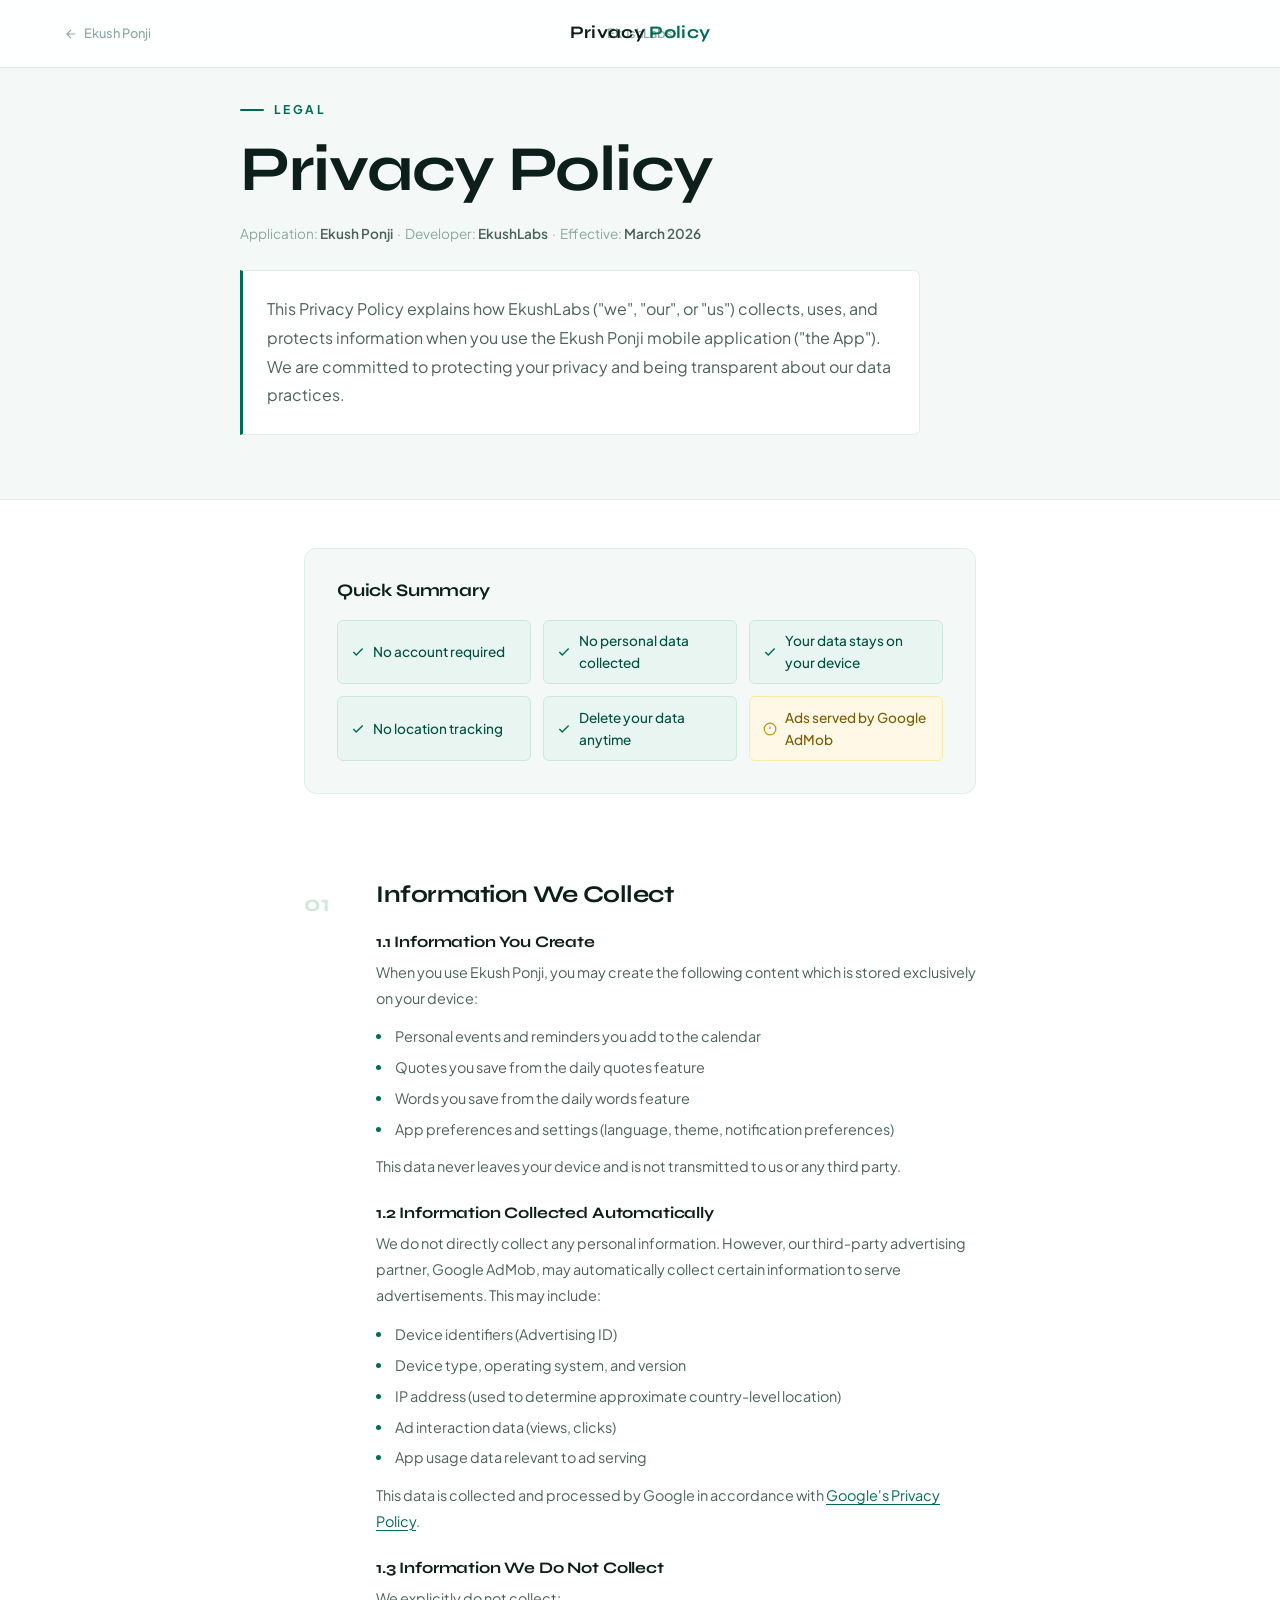
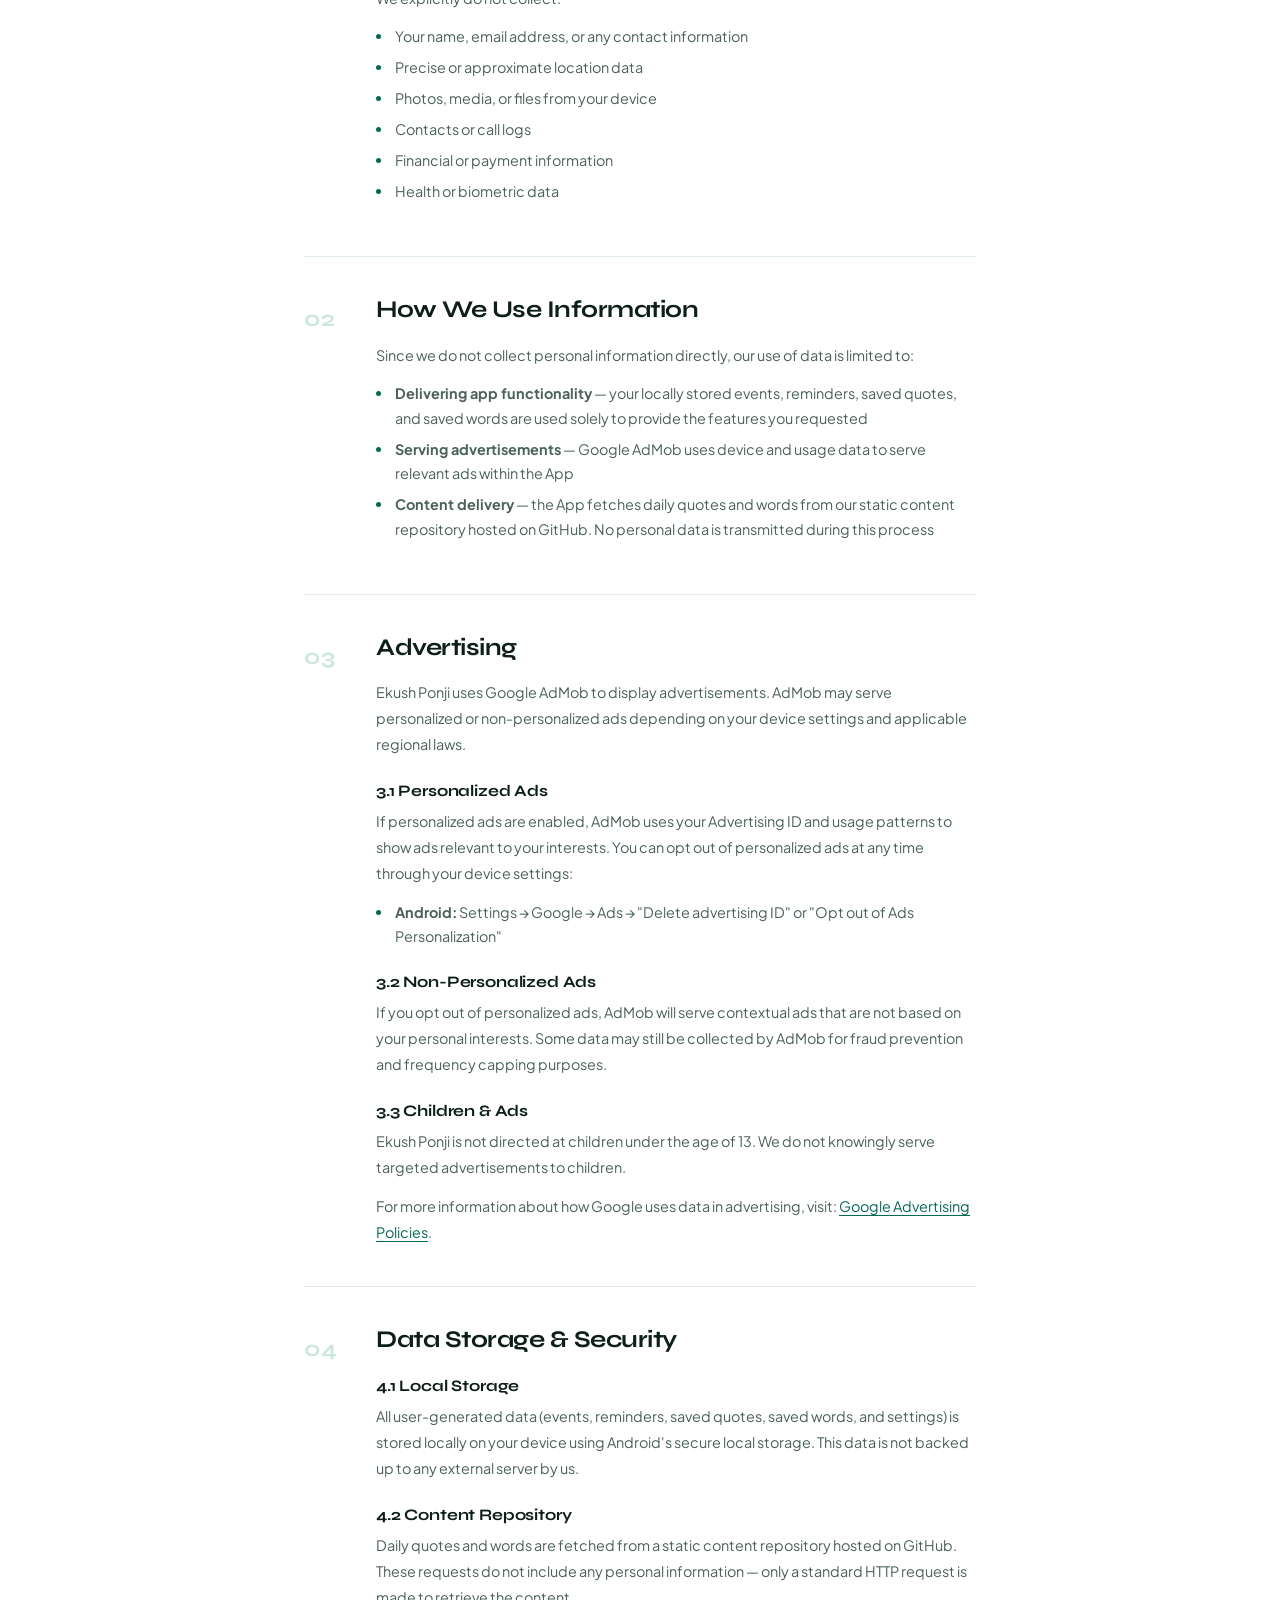
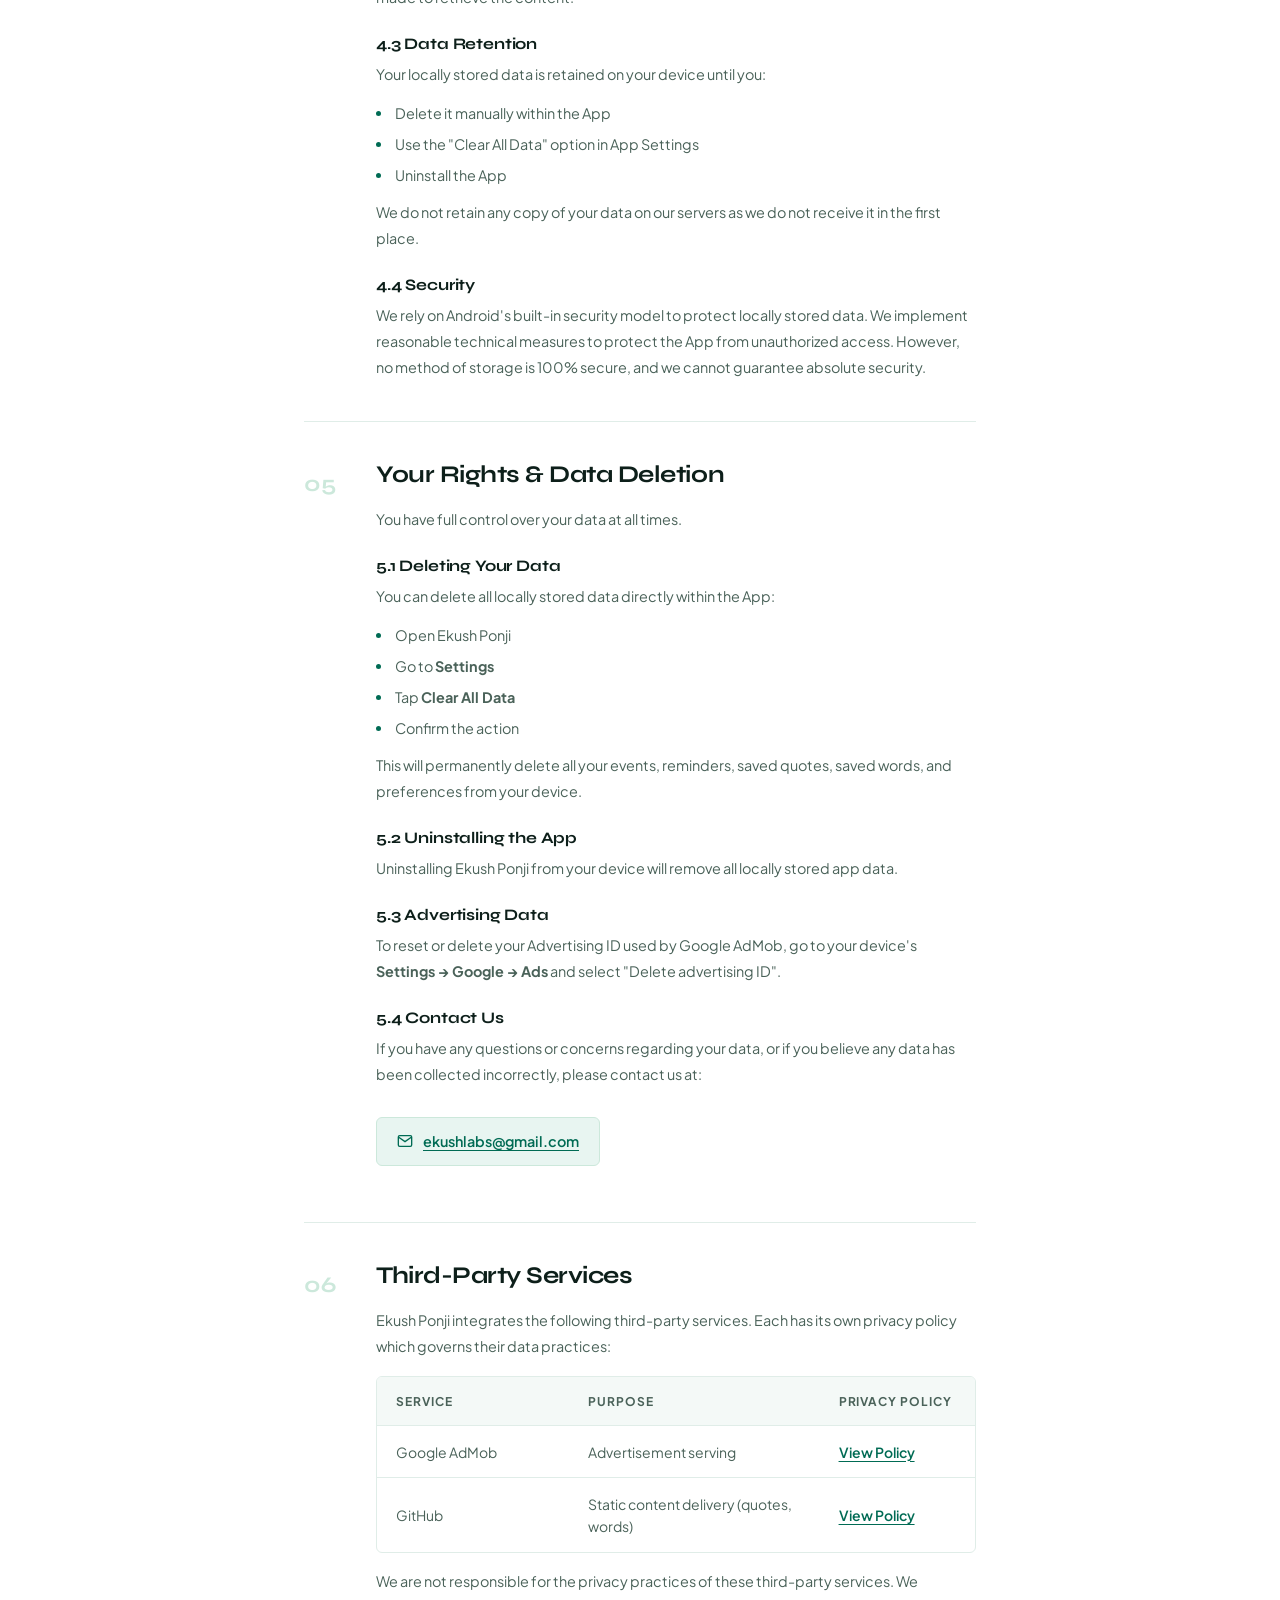
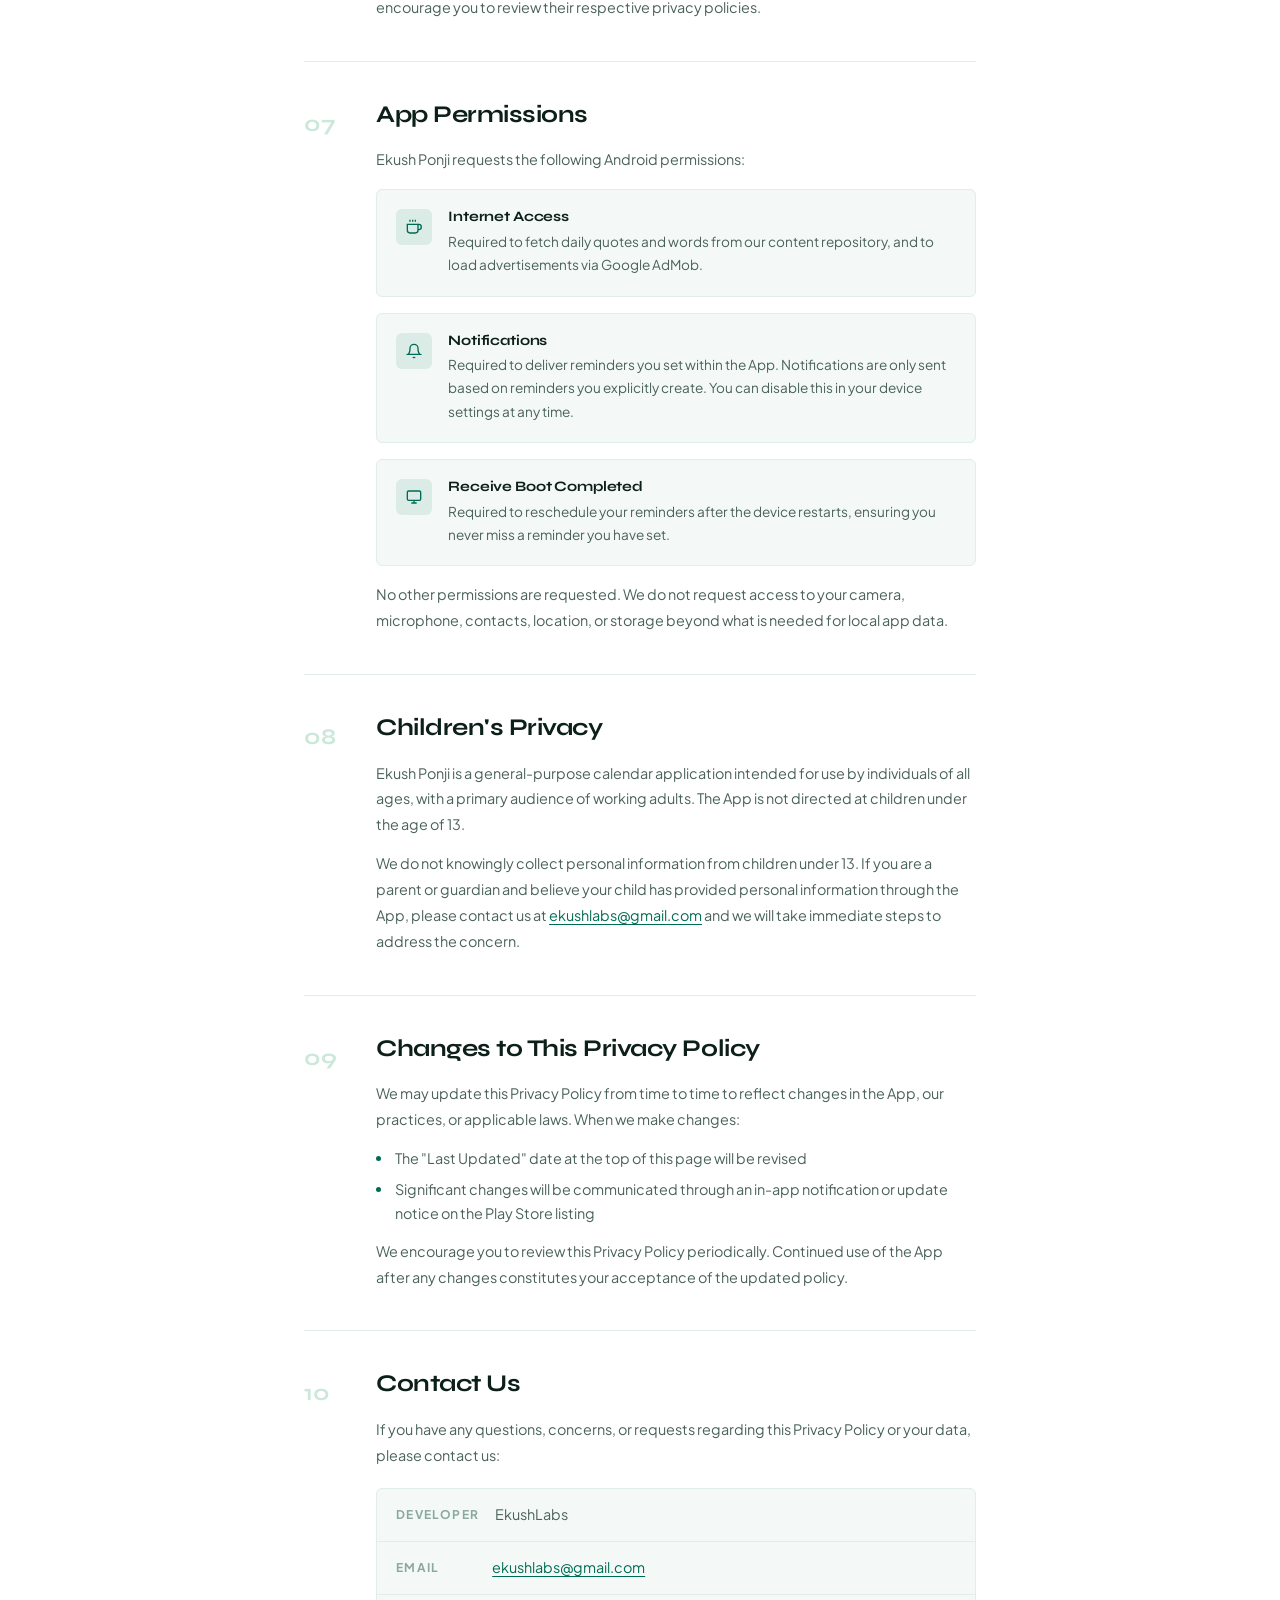
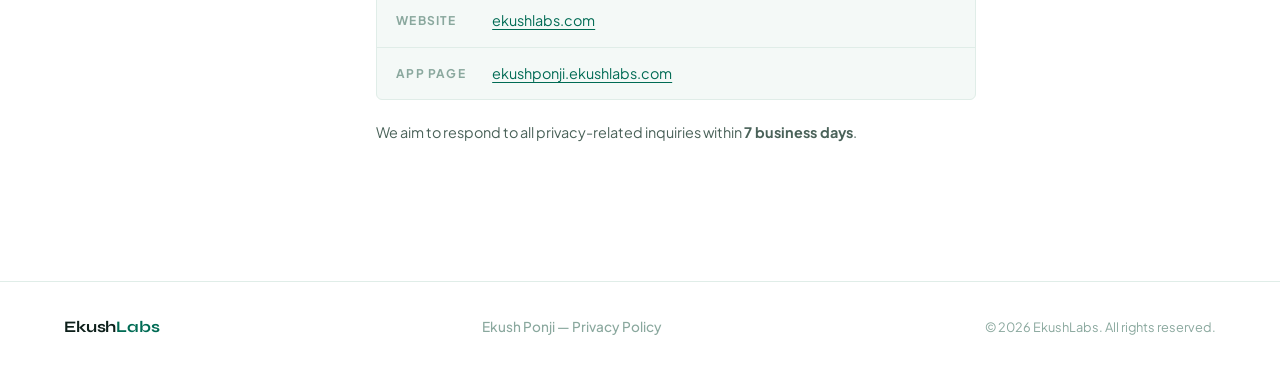
==== privacy.html @ ecdd5f24 "update" ====
<!DOCTYPE html>
<html lang="en">
<head>
  <meta charset="UTF-8" />
  <meta name="viewport" content="width=device-width, initial-scale=1.0" />

  <!-- ─── SEO ─────────────────────────────────────────────────── -->
  <title>Privacy Policy — Ekush Ponji</title>
  <meta name="description" content="Privacy Policy for Ekush Ponji, developed by EkushLabs." />
  <meta name="robots" content="index, follow" />

  <!-- ─── THEME COLOR ───────────────────────────────────────────── -->
  <meta name="theme-color" content="#006B54" />

  <!-- ─── FAVICON ──────────────────────────────────────────────── -->
  <link rel="icon" type="image/png" href="assets/icon.png" />
  <link rel="apple-touch-icon"      href="assets/icon.png" />

  <!-- ─── FONTS ────────────────────────────────────────────────── -->
  <link rel="preconnect" href="https://fonts.googleapis.com" />
  <link rel="preconnect" href="https://fonts.gstatic.com" crossorigin />
  <link href="https://fonts.googleapis.com/css2?family=Plus+Jakarta+Sans:wght@300;400;500;600;700&family=Syne:wght@700;800&display=swap" rel="stylesheet" />

  <!-- ─── STYLES ───────────────────────────────────────────────── -->
  <link rel="stylesheet" href="css/style.css" />
  <link rel="stylesheet" href="css/privacy.css" />
</head>
<body class="privacy-page">

  <!-- ─── NAVBAR ───────────────────────────────────────────────── -->
  <nav id="navbar">
    <a href="https://ekushponji.ekushlabs.com" class="nav-back">
      <svg viewBox="0 0 24 24" fill="none" stroke="currentColor" stroke-width="2" aria-hidden="true">
        <path d="M19 12H5M12 5l-7 7 7 7"/>
      </svg>
      <span>Ekush Ponji</span>
    </a>
    <a href="#" class="nav-brand">
      <span class="nav-name">Privacy <span class="accent">Policy</span></span>
    </a>
    <a href="https://ekushlabs.com" class="nav-studio">EkushLabs</a>
  </nav>

  <!-- ─── HEADER ───────────────────────────────────────────────── -->
  <header class="policy-header">
    <div class="policy-header-inner">
      <p class="section-label">Legal</p>
      <h1 class="policy-title">Privacy Policy</h1>
      <p class="policy-meta">
        Application: <strong>Ekush Ponji</strong> &nbsp;·&nbsp;
        Developer: <strong>EkushLabs</strong> &nbsp;·&nbsp;
        Effective: <strong id="effective-date"></strong>
      </p>
      <p class="policy-intro">
        This Privacy Policy explains how EkushLabs ("we", "our", or "us") collects, uses, and protects information when you use the Ekush Ponji mobile application ("the App"). We are committed to protecting your privacy and being transparent about our data practices.
      </p>
    </div>
  </header>

  <!-- ─── CONTENT ──────────────────────────────────────────────── -->
  <main class="policy-main">
    <div class="policy-container">

      <!-- Quick Summary -->
      <div class="policy-summary">
        <h2 class="summary-title">Quick Summary</h2>
        <div class="summary-grid">
          <div class="summary-item good">
            <svg viewBox="0 0 24 24" fill="none" stroke="currentColor" stroke-width="2.5"><polyline points="20 6 9 17 4 12"/></svg>
            <span>No account required</span>
          </div>
          <div class="summary-item good">
            <svg viewBox="0 0 24 24" fill="none" stroke="currentColor" stroke-width="2.5"><polyline points="20 6 9 17 4 12"/></svg>
            <span>No personal data collected</span>
          </div>
          <div class="summary-item good">
            <svg viewBox="0 0 24 24" fill="none" stroke="currentColor" stroke-width="2.5"><polyline points="20 6 9 17 4 12"/></svg>
            <span>Your data stays on your device</span>
          </div>
          <div class="summary-item good">
            <svg viewBox="0 0 24 24" fill="none" stroke="currentColor" stroke-width="2.5"><polyline points="20 6 9 17 4 12"/></svg>
            <span>No location tracking</span>
          </div>
          <div class="summary-item good">
            <svg viewBox="0 0 24 24" fill="none" stroke="currentColor" stroke-width="2.5"><polyline points="20 6 9 17 4 12"/></svg>
            <span>Delete your data anytime</span>
          </div>
          <div class="summary-item neutral">
            <svg viewBox="0 0 24 24" fill="none" stroke="currentColor" stroke-width="2"><circle cx="12" cy="12" r="10"/><line x1="12" y1="8" x2="12" y2="12"/><line x1="12" y1="16" x2="12.01" y2="16"/></svg>
            <span>Ads served by Google AdMob</span>
          </div>
        </div>
      </div>

      <!-- 1. Information We Collect -->
      <section class="policy-section">
        <div class="section-number">01</div>
        <div class="section-body">
          <h2>Information We Collect</h2>

          <h3>1.1 Information You Create</h3>
          <p>When you use Ekush Ponji, you may create the following content which is stored exclusively on your device:</p>
          <ul>
            <li>Personal events and reminders you add to the calendar</li>
            <li>Quotes you save from the daily quotes feature</li>
            <li>Words you save from the daily words feature</li>
            <li>App preferences and settings (language, theme, notification preferences)</li>
          </ul>
          <p>This data never leaves your device and is not transmitted to us or any third party.</p>

          <h3>1.2 Information Collected Automatically</h3>
          <p>We do not directly collect any personal information. However, our third-party advertising partner, Google AdMob, may automatically collect certain information to serve advertisements. This may include:</p>
          <ul>
            <li>Device identifiers (Advertising ID)</li>
            <li>Device type, operating system, and version</li>
            <li>IP address (used to determine approximate country-level location)</li>
            <li>Ad interaction data (views, clicks)</li>
            <li>App usage data relevant to ad serving</li>
          </ul>
          <p>This data is collected and processed by Google in accordance with <a href="https://policies.google.com/privacy" target="_blank" rel="noopener">Google's Privacy Policy</a>.</p>

          <h3>1.3 Information We Do Not Collect</h3>
          <p>We explicitly do not collect:</p>
          <ul>
            <li>Your name, email address, or any contact information</li>
            <li>Precise or approximate location data</li>
            <li>Photos, media, or files from your device</li>
            <li>Contacts or call logs</li>
            <li>Financial or payment information</li>
            <li>Health or biometric data</li>
          </ul>
        </div>
      </section>

      <!-- 2. How We Use Information -->
      <section class="policy-section">
        <div class="section-number">02</div>
        <div class="section-body">
          <h2>How We Use Information</h2>
          <p>Since we do not collect personal information directly, our use of data is limited to:</p>
          <ul>
            <li><strong>Delivering app functionality</strong> — your locally stored events, reminders, saved quotes, and saved words are used solely to provide the features you requested</li>
            <li><strong>Serving advertisements</strong> — Google AdMob uses device and usage data to serve relevant ads within the App</li>
            <li><strong>Content delivery</strong> — the App fetches daily quotes and words from our static content repository hosted on GitHub. No personal data is transmitted during this process</li>
          </ul>
        </div>
      </section>

      <!-- 3. Advertising -->
      <section class="policy-section">
        <div class="section-number">03</div>
        <div class="section-body">
          <h2>Advertising</h2>
          <p>Ekush Ponji uses Google AdMob to display advertisements. AdMob may serve personalized or non-personalized ads depending on your device settings and applicable regional laws.</p>

          <h3>3.1 Personalized Ads</h3>
          <p>If personalized ads are enabled, AdMob uses your Advertising ID and usage patterns to show ads relevant to your interests. You can opt out of personalized ads at any time through your device settings:</p>
          <ul>
            <li><strong>Android:</strong> Settings → Google → Ads → "Delete advertising ID" or "Opt out of Ads Personalization"</li>
          </ul>

          <h3>3.2 Non-Personalized Ads</h3>
          <p>If you opt out of personalized ads, AdMob will serve contextual ads that are not based on your personal interests. Some data may still be collected by AdMob for fraud prevention and frequency capping purposes.</p>

          <h3>3.3 Children & Ads</h3>
          <p>Ekush Ponji is not directed at children under the age of 13. We do not knowingly serve targeted advertisements to children.</p>

          <p>For more information about how Google uses data in advertising, visit: <a href="https://policies.google.com/technologies/ads" target="_blank" rel="noopener">Google Advertising Policies</a>.</p>
        </div>
      </section>

      <!-- 4. Data Storage -->
      <section class="policy-section">
        <div class="section-number">04</div>
        <div class="section-body">
          <h2>Data Storage & Security</h2>

          <h3>4.1 Local Storage</h3>
          <p>All user-generated data (events, reminders, saved quotes, saved words, and settings) is stored locally on your device using Android's secure local storage. This data is not backed up to any external server by us.</p>

          <h3>4.2 Content Repository</h3>
          <p>Daily quotes and words are fetched from a static content repository hosted on GitHub. These requests do not include any personal information — only a standard HTTP request is made to retrieve the content.</p>

          <h3>4.3 Data Retention</h3>
          <p>Your locally stored data is retained on your device until you:</p>
          <ul>
            <li>Delete it manually within the App</li>
            <li>Use the "Clear All Data" option in App Settings</li>
            <li>Uninstall the App</li>
          </ul>
          <p>We do not retain any copy of your data on our servers as we do not receive it in the first place.</p>

          <h3>4.4 Security</h3>
          <p>We rely on Android's built-in security model to protect locally stored data. We implement reasonable technical measures to protect the App from unauthorized access. However, no method of storage is 100% secure, and we cannot guarantee absolute security.</p>
        </div>
      </section>

      <!-- 5. Your Rights & Data Deletion -->
      <section class="policy-section">
        <div class="section-number">05</div>
        <div class="section-body">
          <h2>Your Rights & Data Deletion</h2>
          <p>You have full control over your data at all times.</p>

          <h3>5.1 Deleting Your Data</h3>
          <p>You can delete all locally stored data directly within the App:</p>
          <ul>
            <li>Open Ekush Ponji</li>
            <li>Go to <strong>Settings</strong></li>
            <li>Tap <strong>Clear All Data</strong></li>
            <li>Confirm the action</li>
          </ul>
          <p>This will permanently delete all your events, reminders, saved quotes, saved words, and preferences from your device.</p>

          <h3>5.2 Uninstalling the App</h3>
          <p>Uninstalling Ekush Ponji from your device will remove all locally stored app data.</p>

          <h3>5.3 Advertising Data</h3>
          <p>To reset or delete your Advertising ID used by Google AdMob, go to your device's <strong>Settings → Google → Ads</strong> and select "Delete advertising ID".</p>

          <h3>5.4 Contact Us</h3>
          <p>If you have any questions or concerns regarding your data, or if you believe any data has been collected incorrectly, please contact us at:</p>
          <div class="contact-box">
            <svg viewBox="0 0 24 24" fill="none" stroke="currentColor" stroke-width="2">
              <path d="M4 4h16c1.1 0 2 .9 2 2v12c0 1.1-.9 2-2 2H4c-1.1 0-2-.9-2-2V6c0-1.1.9-2 2-2z"/>
              <polyline points="22,6 12,13 2,6"/>
            </svg>
            <a href="mailto:ekushlabs@gmail.com">ekushlabs@gmail.com</a>
          </div>
        </div>
      </section>

      <!-- 6. Third-Party Services -->
      <section class="policy-section">
        <div class="section-number">06</div>
        <div class="section-body">
          <h2>Third-Party Services</h2>
          <p>Ekush Ponji integrates the following third-party services. Each has its own privacy policy which governs their data practices:</p>

          <div class="third-party-table">
            <div class="tp-row tp-header">
              <span>Service</span>
              <span>Purpose</span>
              <span>Privacy Policy</span>
            </div>
            <div class="tp-row">
              <span>Google AdMob</span>
              <span>Advertisement serving</span>
              <a href="https://policies.google.com/privacy" target="_blank" rel="noopener">View Policy</a>
            </div>
            <div class="tp-row">
              <span>GitHub</span>
              <span>Static content delivery (quotes, words)</span>
              <a href="https://docs.github.com/en/site-policy/privacy-policies/github-privacy-statement" target="_blank" rel="noopener">View Policy</a>
            </div>
          </div>

          <p>We are not responsible for the privacy practices of these third-party services. We encourage you to review their respective privacy policies.</p>
        </div>
      </section>

      <!-- 7. Permissions -->
      <section class="policy-section">
        <div class="section-number">07</div>
        <div class="section-body">
          <h2>App Permissions</h2>
          <p>Ekush Ponji requests the following Android permissions:</p>

          <div class="permissions-list">
            <div class="permission-item">
              <div class="permission-icon">
                <svg viewBox="0 0 24 24" fill="none" stroke="currentColor" stroke-width="2">
                  <path d="M18 8h1a4 4 0 0 1 0 8h-1"/>
                  <path d="M2 8h16v9a4 4 0 0 1-4 4H6a4 4 0 0 1-4-4V8z"/>
                  <line x1="6" y1="1" x2="6" y2="4"/>
                  <line x1="10" y1="1" x2="10" y2="4"/>
                  <line x1="14" y1="1" x2="14" y2="4"/>
                </svg>
              </div>
              <div class="permission-text">
                <h4>Internet Access</h4>
                <p>Required to fetch daily quotes and words from our content repository, and to load advertisements via Google AdMob.</p>
              </div>
            </div>

            <div class="permission-item">
              <div class="permission-icon">
                <svg viewBox="0 0 24 24" fill="none" stroke="currentColor" stroke-width="2">
                  <path d="M18 8A6 6 0 0 0 6 8c0 7-3 9-3 9h18s-3-2-3-9"/>
                  <path d="M13.73 21a2 2 0 0 1-3.46 0"/>
                </svg>
              </div>
              <div class="permission-text">
                <h4>Notifications</h4>
                <p>Required to deliver reminders you set within the App. Notifications are only sent based on reminders you explicitly create. You can disable this in your device settings at any time.</p>
              </div>
            </div>

            <div class="permission-item">
              <div class="permission-icon">
                <svg viewBox="0 0 24 24" fill="none" stroke="currentColor" stroke-width="2">
                  <rect x="2" y="3" width="20" height="14" rx="2"/>
                  <path d="M8 21h8M12 17v4"/>
                </svg>
              </div>
              <div class="permission-text">
                <h4>Receive Boot Completed</h4>
                <p>Required to reschedule your reminders after the device restarts, ensuring you never miss a reminder you have set.</p>
              </div>
            </div>
          </div>

          <p>No other permissions are requested. We do not request access to your camera, microphone, contacts, location, or storage beyond what is needed for local app data.</p>
        </div>
      </section>

      <!-- 8. Children's Privacy -->
      <section class="policy-section">
        <div class="section-number">08</div>
        <div class="section-body">
          <h2>Children's Privacy</h2>
          <p>Ekush Ponji is a general-purpose calendar application intended for use by individuals of all ages, with a primary audience of working adults. The App is not directed at children under the age of 13.</p>
          <p>We do not knowingly collect personal information from children under 13. If you are a parent or guardian and believe your child has provided personal information through the App, please contact us at <a href="mailto:ekushlabs@gmail.com">ekushlabs@gmail.com</a> and we will take immediate steps to address the concern.</p>
        </div>
      </section>

      <!-- 9. Changes to Policy -->
      <section class="policy-section">
        <div class="section-number">09</div>
        <div class="section-body">
          <h2>Changes to This Privacy Policy</h2>
          <p>We may update this Privacy Policy from time to time to reflect changes in the App, our practices, or applicable laws. When we make changes:</p>
          <ul>
            <li>The "Last Updated" date at the top of this page will be revised</li>
            <li>Significant changes will be communicated through an in-app notification or update notice on the Play Store listing</li>
          </ul>
          <p>We encourage you to review this Privacy Policy periodically. Continued use of the App after any changes constitutes your acceptance of the updated policy.</p>
        </div>
      </section>

      <!-- 10. Contact -->
      <section class="policy-section">
        <div class="section-number">10</div>
        <div class="section-body">
          <h2>Contact Us</h2>
          <p>If you have any questions, concerns, or requests regarding this Privacy Policy or your data, please contact us:</p>
          <div class="contact-block">
            <div class="contact-row">
              <span class="contact-label">Developer</span>
              <span class="contact-value">EkushLabs</span>
            </div>
            <div class="contact-row">
              <span class="contact-label">Email</span>
              <a href="mailto:ekushlabs@gmail.com" class="contact-value contact-link">ekushlabs@gmail.com</a>
            </div>
            <div class="contact-row">
              <span class="contact-label">Website</span>
              <a href="https://ekushlabs.com" class="contact-value contact-link" target="_blank" rel="noopener">ekushlabs.com</a>
            </div>
            <div class="contact-row">
              <span class="contact-label">App Page</span>
              <a href="https://ekushponji.ekushlabs.com" class="contact-value contact-link" target="_blank" rel="noopener">ekushponji.ekushlabs.com</a>
            </div>
          </div>
          <p>We aim to respond to all privacy-related inquiries within <strong>7 business days</strong>.</p>
        </div>
      </section>

    </div>
  </main>

  <!-- ─── FOOTER ────────────────────────────────────────────────── -->
  <footer id="footer">
    <a href="https://ekushlabs.com" class="footer-brand">
      <span class="footer-name">Ekush<span class="accent">Labs</span></span>
    </a>
    <span class="footer-app">Ekush Ponji — Privacy Policy</span>
    <span class="footer-copy">© <span id="footer-year"></span> EkushLabs. All rights reserved.</span>
  </footer>

  <!-- ─── SCRIPTS ───────────────────────────────────────────────── -->
  <script src="js/main.js" defer></script>
  <script>
    // Set effective date
    document.getElementById('effective-date').textContent = 'March 2026';
  </script>

</body>
</html>
---- css/style.css ----
/* ============================================================
   Ekush Ponji — style.css
   Structure:
   1.  Variables
   2.  Reset
   3.  Typography
   4.  Layout Helpers
   5.  Navbar
   6.  Hero
   7.  Section Commons
   8.  Features Section
   9.  Screenshots Section
   10. Download Section
   11. Privacy Section
   12. Support Section
   13. Footer
   14. Animations & Reveal
   15. Responsive
============================================================ */


/* ─── 1. VARIABLES ──────────────────────────────────────────── */
:root {
  /* Brand Colors — pulled from app theme */
  --green:          #006B54;
  --green-dark:     #00513F;
  --green-light:    #E8F5F1;
  --green-mid:      #CCE8DB;
  --green-dim:      rgba(0, 107, 84, 0.1);
  --green-glow:     rgba(0, 107, 84, 0.25);

  /* Neutrals */
  --white:          #FFFFFF;
  --off-white:      #FAFCFB;
  --surface:        #F4F9F7;
  --border:         #E0EDE8;
  --text-primary:   #0D1F1A;
  --text-secondary: #4A6259;
  --text-muted:     #8AA89E;

  /* Typography */
  --font-display:   'Syne', sans-serif;
  --font-body:      'Plus Jakarta Sans', sans-serif;

  /* Misc */
  --radius-sm:      6px;
  --radius:         12px;
  --radius-lg:      20px;
  --transition:     0.3s cubic-bezier(0.4, 0, 0.2, 1);
  --shadow-sm:      0 2px 8px rgba(0, 107, 84, 0.08);
  --shadow:         0 8px 32px rgba(0, 107, 84, 0.12);
  --shadow-lg:      0 24px 64px rgba(0, 107, 84, 0.16);
}


/* ─── 2. RESET ──────────────────────────────────────────────── */
*,
*::before,
*::after {
  box-sizing: border-box;
  margin: 0;
  padding: 0;
}

html {
  scroll-behavior: smooth;
}

body {
  background: var(--white);
  color: var(--text-primary);
  font-family: var(--font-body);
  font-weight: 400;
  line-height: 1.6;
  overflow-x: hidden;
}

img {
  display: block;
  max-width: 100%;
}

a {
  color: inherit;
  text-decoration: none;
}

ul {
  list-style: none;
}


/* ─── 3. TYPOGRAPHY ─────────────────────────────────────────── */
h1, h2, h3, h4 {
  font-family: var(--font-display);
  font-weight: 700;
  line-height: 1.1;
}


/* ─── 4. LAYOUT HELPERS ─────────────────────────────────────── */
.accent {
  color: var(--green);
}

.center {
  text-align: center;
  justify-content: center;
}

.center::before {
  display: none !important;
}


/* ─── 5. NAVBAR ─────────────────────────────────────────────── */
#navbar {
  position: fixed;
  top: 0;
  left: 0;
  right: 0;
  z-index: 100;
  display: flex;
  align-items: center;
  justify-content: space-between;
  padding: 0 5vw;
  height: 68px;
  background: rgba(255, 255, 255, 0.9);
  backdrop-filter: blur(16px);
  border-bottom: 1px solid var(--border);
  transition: box-shadow var(--transition);
}

#navbar.scrolled {
  box-shadow: var(--shadow-sm);
}

.nav-back {
  display: flex;
  align-items: center;
  gap: 6px;
  font-family: var(--font-body);
  font-size: 0.8rem;
  font-weight: 500;
  color: var(--text-muted);
  transition: color var(--transition);
}

.nav-back svg {
  width: 14px;
  height: 14px;
  stroke: currentColor;
}

.nav-back:hover {
  color: var(--green);
}

.nav-brand {
  position: absolute;
  left: 50%;
  transform: translateX(-50%);
}

.nav-name {
  font-family: var(--font-display);
  font-size: 1.1rem;
  font-weight: 700;
  letter-spacing: 0.02em;
  color: var(--text-primary);
}

.nav-links {
  display: flex;
  align-items: center;
  gap: 1.8rem;
}

.nav-links a {
  font-size: 0.85rem;
  font-weight: 500;
  color: var(--text-secondary);
  transition: color var(--transition);
}

.nav-links a:hover {
  color: var(--green);
}


/* ─── 6. HERO ───────────────────────────────────────────────── */
#hero {
  min-height: 100vh;
  display: grid;
  grid-template-columns: 1fr 1fr;
  align-items: center;
  gap: 4rem;
  padding: 100px 5vw 60px;
  background: var(--off-white);
  position: relative;
  overflow: hidden;
}

.hero-bg-shape {
  position: absolute;
  top: -200px;
  right: -200px;
  width: 600px;
  height: 600px;
  background: radial-gradient(ellipse, var(--green-mid) 0%, transparent 70%);
  pointer-events: none;
  opacity: 0.5;
}

.hero-bg-shape-2 {
  position: absolute;
  bottom: -100px;
  left: -100px;
  width: 400px;
  height: 400px;
  background: radial-gradient(ellipse, var(--green-light) 0%, transparent 70%);
  pointer-events: none;
}

.hero-content {
  position: relative;
  z-index: 1;
  animation: fadeUp 0.8s ease both;
}

.hero-badge {
  display: inline-flex;
  align-items: center;
  gap: 8px;
  font-size: 0.78rem;
  font-weight: 600;
  color: var(--green);
  background: var(--green-light);
  border: 1px solid var(--green-mid);
  padding: 6px 14px;
  border-radius: 100px;
  margin-bottom: 1.5rem;
  letter-spacing: 0.02em;
}

.badge-dot {
  width: 6px;
  height: 6px;
  border-radius: 50%;
  background: var(--green);
  animation: pulse 2s infinite;
  flex-shrink: 0;
}

.hero-title {
  font-size: clamp(2.2rem, 5vw, 3.8rem);
  line-height: 1.1;
  color: var(--text-primary);
  margin-bottom: 1.5rem;
  letter-spacing: -0.02em;
}

.hero-tagline {
  font-size: 1rem;
  color: var(--text-secondary);
  line-height: 1.75;
  max-width: 480px;
  margin-bottom: 2.5rem;
  font-weight: 400;
}

.hero-actions {
  display: flex;
  align-items: center;
  gap: 1rem;
  flex-wrap: wrap;
  margin-bottom: 3rem;
}

.hero-stats {
  display: flex;
  align-items: center;
  gap: 2rem;
  padding-top: 2rem;
  border-top: 1px solid var(--border);
}

.hero-stat {
  display: flex;
  flex-direction: column;
}

.stat-num {
  font-family: var(--font-display);
  font-size: 1.6rem;
  font-weight: 700;
  color: var(--green);
  line-height: 1;
}

.stat-label {
  font-size: 0.75rem;
  color: var(--text-muted);
  font-weight: 500;
  margin-top: 4px;
}

.stat-divider {
  width: 1px;
  height: 36px;
  background: var(--border);
  flex-shrink: 0;
}

/* Phone mockup */
.hero-phone {
  position: relative;
  z-index: 1;
  display: flex;
  justify-content: center;
  animation: fadeUp 0.8s 0.2s ease both;
}

.phone-mockup {
  width: 260px;
  height: 520px;
  background: var(--text-primary);
  border-radius: 36px;
  padding: 12px;
  box-shadow: var(--shadow-lg), 0 0 0 1px rgba(0,0,0,0.1);
  position: relative;
}

.phone-mockup::before {
  content: '';
  position: absolute;
  top: 16px;
  left: 50%;
  transform: translateX(-50%);
  width: 80px;
  height: 6px;
  background: rgba(255,255,255,0.15);
  border-radius: 100px;
  z-index: 2;
}

.phone-screen {
  width: 100%;
  height: 100%;
  background: var(--surface);
  border-radius: 26px;
  overflow: hidden;
  display: flex;
  align-items: center;
  justify-content: center;
}

.phone-placeholder {
  display: flex;
  flex-direction: column;
  align-items: center;
  gap: 12px;
  color: var(--text-muted);
}

.phone-placeholder svg {
  width: 40px;
  height: 40px;
  stroke: var(--text-muted);
}

.phone-placeholder span {
  font-size: 0.75rem;
  font-weight: 500;
  text-align: center;
}


/* ─── 7. SECTION COMMONS ────────────────────────────────────── */
section {
  padding: 100px 5vw;
}

.section-header {
  margin-bottom: 4rem;
  max-width: 600px;
}

.section-label {
  font-size: 0.75rem;
  font-weight: 700;
  letter-spacing: 0.2em;
  text-transform: uppercase;
  color: var(--green);
  margin-bottom: 1rem;
  display: flex;
  align-items: center;
  gap: 10px;
}

.section-label::before {
  content: '';
  display: inline-block;
  width: 24px;
  height: 2px;
  background: var(--green);
  border-radius: 2px;
  flex-shrink: 0;
}

.section-title {
  font-size: clamp(2rem, 4vw, 3rem);
  color: var(--text-primary);
  line-height: 1.15;
  letter-spacing: -0.02em;
}


/* ─── 8. FEATURES SECTION ───────────────────────────────────── */
#features {
  background: var(--surface);
}

.features-grid {
  display: grid;
  grid-template-columns: repeat(3, 1fr);
  gap: 1.5rem;
}

.feature-card {
  background: var(--white);
  border: 1px solid var(--border);
  border-radius: var(--radius);
  padding: 2rem;
  transition: all var(--transition);
}

.feature-card:hover {
  border-color: var(--green-mid);
  box-shadow: var(--shadow);
  transform: translateY(-3px);
}

.feature-icon {
  width: 44px;
  height: 44px;
  background: var(--green-dim);
  border-radius: var(--radius-sm);
  display: flex;
  align-items: center;
  justify-content: center;
  margin-bottom: 1.2rem;
}

.feature-icon svg {
  width: 20px;
  height: 20px;
  stroke: var(--green);
  fill: none;
}

.feature-title {
  font-family: var(--font-display);
  font-size: 1.05rem;
  font-weight: 700;
  color: var(--text-primary);
  margin-bottom: 0.6rem;
  letter-spacing: -0.01em;
}

.feature-desc {
  font-size: 0.875rem;
  color: var(--text-secondary);
  line-height: 1.7;
}


/* ─── 9. SCREENSHOTS SECTION ────────────────────────────────── */
#screenshots {
  background: var(--white);
  overflow: hidden;
}

#screenshots .section-header {
  margin-bottom: 3rem;
}

.screenshots-row {
  display: flex;
  gap: 1.5rem;
  overflow-x: auto;
  padding-bottom: 1rem;
  scrollbar-width: none;
}

.screenshots-row::-webkit-scrollbar {
  display: none;
}

.screenshot-card {
  flex-shrink: 0;
  width: 220px;
  height: 440px;
  background: var(--surface);
  border: 1px solid var(--border);
  border-radius: var(--radius-lg);
  overflow: hidden;
  transition: all var(--transition);
}

.screenshot-card:hover {
  box-shadow: var(--shadow);
  transform: translateY(-4px);
}

/* TODO: Replace .screenshot-placeholder with <img> tag when screenshots are ready */
/* Use: <img src="assets/screenshots/screen-name.png" alt="Screen description" /> */
.screenshot-placeholder {
  width: 100%;
  height: 100%;
  display: flex;
  flex-direction: column;
  align-items: center;
  justify-content: center;
  gap: 12px;
  color: var(--text-muted);
  padding: 1.5rem;
  text-align: center;
}

.screenshot-placeholder svg {
  width: 36px;
  height: 36px;
  stroke: var(--text-muted);
  opacity: 0.6;
}

.screenshot-placeholder span {
  font-size: 0.8rem;
  font-weight: 500;
}


/* ─── 10. DOWNLOAD SECTION ──────────────────────────────────── */
#download {
  background: var(--green);
  text-align: center;
}

.download-inner {
  max-width: 500px;
  margin: 0 auto;
}

.download-title {
  font-size: clamp(2rem, 4vw, 2.8rem);
  color: var(--white);
  margin-bottom: 1rem;
  letter-spacing: -0.02em;
}

.download-sub {
  font-size: 1rem;
  color: rgba(255, 255, 255, 0.75);
  margin-bottom: 2.5rem;
}


/* ─── BUTTONS ───────────────────────────────────────────────── */
.btn-primary {
  display: inline-flex;
  align-items: center;
  gap: 12px;
  background: var(--green);
  color: var(--white);
  padding: 12px 24px;
  border-radius: var(--radius);
  font-family: var(--font-body);
  transition: all var(--transition);
  box-shadow: var(--shadow);
}

.btn-primary svg {
  width: 18px;
  height: 18px;
  fill: currentColor;
  flex-shrink: 0;
}

.btn-primary:hover {
  background: var(--green-dark);
  transform: translateY(-2px);
  box-shadow: var(--shadow-lg);
}

.btn-primary.large {
  padding: 16px 36px;
  background: var(--white);
  color: var(--green);
}

.btn-primary.large:hover {
  background: var(--green-light);
  transform: translateY(-2px);
}

.btn-text {
  display: flex;
  flex-direction: column;
  align-items: flex-start;
}

.btn-sub {
  font-size: 0.65rem;
  font-weight: 400;
  opacity: 0.8;
  line-height: 1;
}

.btn-main {
  font-size: 0.95rem;
  font-weight: 700;
  line-height: 1.2;
}

.btn-secondary {
  display: inline-flex;
  align-items: center;
  gap: 8px;
  font-size: 0.9rem;
  font-weight: 600;
  color: var(--text-secondary);
  padding: 12px 20px;
  border: 1px solid var(--border);
  border-radius: var(--radius);
  background: var(--white);
  transition: all var(--transition);
}

.btn-secondary svg {
  width: 16px;
  height: 16px;
  stroke: currentColor;
}

.btn-secondary:hover {
  border-color: var(--green);
  color: var(--green);
  background: var(--green-light);
}


/* ─── 11. PRIVACY SECTION ───────────────────────────────────── */
#privacy {
  background: var(--surface);
}

.privacy-content {
  max-width: 720px;
  display: flex;
  flex-direction: column;
  gap: 2rem;
}

.privacy-block h3 {
  font-family: var(--font-display);
  font-size: 1rem;
  font-weight: 700;
  color: var(--text-primary);
  margin-bottom: 0.6rem;
  letter-spacing: -0.01em;
}

.privacy-block p {
  font-size: 0.9rem;
  color: var(--text-secondary);
  line-height: 1.8;
}

.privacy-block a {
  color: var(--green);
  text-decoration: underline;
  text-underline-offset: 3px;
}

.privacy-date {
  font-size: 0.8rem;
  color: var(--text-muted);
  padding-top: 1rem;
  border-top: 1px solid var(--border);
}


/* ─── 11b. PRIVACY TEASER ───────────────────────────────────── */
#privacy {
  background: var(--surface);
}

.privacy-teaser {
  display: grid;
  grid-template-columns: 1fr 1fr;
  gap: 4rem;
  align-items: center;
}

.privacy-teaser-desc {
  font-size: 0.95rem;
  color: var(--text-secondary);
  line-height: 1.8;
  margin: 1rem 0 2rem;
}

.btn-privacy {
  display: inline-flex;
  align-items: center;
  gap: 8px;
  font-size: 0.9rem;
  font-weight: 600;
  color: var(--green);
  background: var(--green-light);
  border: 1px solid var(--green-mid);
  padding: 14px 28px;
  border-radius: var(--radius);
  transition: all var(--transition);
}

.btn-privacy svg {
  width: 16px;
  height: 16px;
  stroke: currentColor;
  transition: transform var(--transition);
}

.btn-privacy:hover {
  background: var(--green);
  color: var(--white);
  border-color: var(--green);
  box-shadow: var(--shadow);
}

.btn-privacy:hover svg {
  transform: translateX(4px);
}

.privacy-teaser-right {
  display: flex;
  flex-direction: column;
  gap: 0.75rem;
}

.privacy-pill {
  display: flex;
  align-items: center;
  gap: 10px;
  font-size: 0.875rem;
  font-weight: 500;
  padding: 0.75rem 1rem;
  border-radius: var(--radius-sm);
}

.privacy-pill svg {
  width: 14px;
  height: 14px;
  flex-shrink: 0;
}

.privacy-pill.good {
  background: var(--green-light);
  color: var(--green-dark);
  border: 1px solid var(--green-mid);
}

.privacy-pill.good svg {
  stroke: var(--green);
}

.privacy-pill.neutral {
  background: #FFF8E6;
  color: #7A5C00;
  border: 1px solid #FFE9A0;
}

.privacy-pill.neutral svg {
  stroke: #C49000;
}

@media (max-width: 900px) {
  .privacy-teaser {
    grid-template-columns: 1fr;
    gap: 2rem;
  }
}


/* ─── 12. SUPPORT SECTION ───────────────────────────────────── */
#support {
  background: var(--white);
  text-align: center;
}

.support-inner {
  max-width: 500px;
  margin: 0 auto;
}

.support-sub {
  font-size: 1rem;
  color: var(--text-secondary);
  line-height: 1.7;
  margin-top: 1rem;
  margin-bottom: 2.5rem;
}

.contact-email {
  display: inline-flex;
  align-items: center;
  gap: 10px;
  font-size: 0.95rem;
  font-weight: 600;
  color: var(--green);
  background: var(--green-light);
  border: 1px solid var(--green-mid);
  padding: 16px 32px;
  border-radius: var(--radius);
  transition: all var(--transition);
}

.contact-email svg {
  width: 16px;
  height: 16px;
  stroke: currentColor;
  fill: none;
}

.contact-email:hover {
  background: var(--green);
  color: var(--white);
  border-color: var(--green);
  box-shadow: var(--shadow);
  transform: translateY(-2px);
}


/* ─── 13. FOOTER ────────────────────────────────────────────── */
#footer {
  padding: 2rem 5vw;
  border-top: 1px solid var(--border);
  display: flex;
  align-items: center;
  justify-content: space-between;
  flex-wrap: wrap;
  gap: 1rem;
  background: var(--white);
}

.footer-brand {
  font-family: var(--font-display);
  font-size: 1rem;
  font-weight: 700;
  color: var(--text-primary);
  letter-spacing: -0.01em;
}

.footer-app {
  font-size: 0.85rem;
  font-weight: 500;
  color: var(--text-muted);
}

.footer-copy {
  font-size: 0.8rem;
  color: var(--text-muted);
}


/* ─── 14. ANIMATIONS & REVEAL ───────────────────────────────── */
@keyframes fadeUp {
  from { opacity: 0; transform: translateY(24px); }
  to   { opacity: 1; transform: translateY(0); }
}

@keyframes pulse {
  0%, 100% { opacity: 1;   transform: scale(1); }
  50%       { opacity: 0.5; transform: scale(1.3); }
}

.reveal {
  opacity: 0;
  transform: translateY(28px);
  transition: opacity 0.7s ease, transform 0.7s ease;
}

.reveal.visible {
  opacity: 1;
  transform: translateY(0);
}


/* ─── 15. RESPONSIVE ────────────────────────────────────────── */
@media (max-width: 900px) {
  #hero {
    grid-template-columns: 1fr;
    text-align: center;
    padding-top: 100px;
  }

  .hero-tagline {
    margin: 0 auto 2.5rem;
  }

  .hero-actions {
    justify-content: center;
  }

  .hero-stats {
    justify-content: center;
  }

  .hero-phone {
    display: none;
  }

  .features-grid {
    grid-template-columns: repeat(2, 1fr);
  }
}

@media (max-width: 600px) {
  .nav-links {
    display: none;
  }

  .features-grid {
    grid-template-columns: 1fr;
  }

  #footer {
    flex-direction: column;
    align-items: flex-start;
  }

  .footer-app {
    display: none;
  }
}
---- css/privacy.css ----
/* ============================================================
   Ekush Ponji — privacy.css
   Structure:
   1.  Page Layout
   2.  Navbar Override
   3.  Header
   4.  Quick Summary
   5.  Policy Sections
   6.  Third Party Table
   7.  Permissions List
   8.  Contact Block
   9.  Responsive
============================================================ */


/* ─── 1. PAGE LAYOUT ────────────────────────────────────────── */
.privacy-page {
  background: var(--white);
}

.policy-main {
  padding: 0;
}

.policy-container {
  max-width: 800px;
  margin: 0 auto;
  padding: 3rem 5vw 6rem;
}


/* ─── 2. NAVBAR OVERRIDE ────────────────────────────────────── */
.privacy-page #navbar {
  display: grid;
  grid-template-columns: 1fr auto 1fr;
  align-items: center;
}

.nav-studio {
  font-size: 0.8rem;
  font-weight: 500;
  color: var(--text-muted);
  text-align: right;
  transition: color var(--transition);
}

.nav-studio:hover {
  color: var(--green);
}


/* ─── 3. HEADER ─────────────────────────────────────────────── */
.policy-header {
  background: var(--surface);
  border-bottom: 1px solid var(--border);
  padding: 100px 5vw 4rem;
}

.policy-header-inner {
  max-width: 800px;
  margin: 0 auto;
}

.policy-title {
  font-family: var(--font-display);
  font-size: clamp(2.5rem, 6vw, 4rem);
  color: var(--text-primary);
  letter-spacing: -0.02em;
  margin-bottom: 1rem;
}

.policy-meta {
  font-size: 0.85rem;
  color: var(--text-muted);
  margin-bottom: 1.5rem;
  line-height: 1.8;
}

.policy-meta strong {
  color: var(--text-secondary);
  font-weight: 600;
}

.policy-intro {
  font-size: 1rem;
  color: var(--text-secondary);
  line-height: 1.8;
  max-width: 680px;
  padding: 1.5rem;
  background: var(--white);
  border: 1px solid var(--border);
  border-left: 3px solid var(--green);
  border-radius: 0 var(--radius-sm) var(--radius-sm) 0;
}


/* ─── 4. QUICK SUMMARY ──────────────────────────────────────── */
.policy-summary {
  background: var(--surface);
  border: 1px solid var(--border);
  border-radius: var(--radius);
  padding: 2rem;
  margin-bottom: 3rem;
}

.summary-title {
  font-family: var(--font-display);
  font-size: 1.1rem;
  color: var(--text-primary);
  margin-bottom: 1.2rem;
  letter-spacing: -0.01em;
}

.summary-grid {
  display: grid;
  grid-template-columns: repeat(3, 1fr);
  gap: 0.75rem;
}

.summary-item {
  display: flex;
  align-items: center;
  gap: 8px;
  font-size: 0.85rem;
  font-weight: 500;
  padding: 0.6rem 0.8rem;
  border-radius: var(--radius-sm);
}

.summary-item svg {
  width: 14px;
  height: 14px;
  flex-shrink: 0;
}

.summary-item.good {
  background: var(--green-light);
  color: var(--green-dark);
  border: 1px solid var(--green-mid);
}

.summary-item.good svg {
  stroke: var(--green);
}

.summary-item.neutral {
  background: #FFF8E6;
  color: #7A5C00;
  border: 1px solid #FFE9A0;
}

.summary-item.neutral svg {
  stroke: #C49000;
}


/* ─── 5. POLICY SECTIONS ────────────────────────────────────── */
.policy-section {
  display: grid;
  grid-template-columns: 48px 1fr;
  gap: 1.5rem;
  padding: 2.5rem 0;
  border-bottom: 1px solid var(--border);
}

.policy-section:last-child {
  border-bottom: none;
}

.section-number {
  font-family: var(--font-display);
  font-size: 1.4rem;
  color: var(--green-mid);
  font-weight: 700;
  letter-spacing: 0.02em;
  padding-top: 4px;
}

.section-body h2 {
  font-family: var(--font-display);
  font-size: 1.5rem;
  color: var(--text-primary);
  letter-spacing: -0.02em;
  margin-bottom: 1.2rem;
}

.section-body h3 {
  font-family: var(--font-display);
  font-size: 1rem;
  color: var(--text-primary);
  letter-spacing: -0.01em;
  margin-top: 1.5rem;
  margin-bottom: 0.6rem;
}

.section-body p {
  font-size: 0.9rem;
  color: var(--text-secondary);
  line-height: 1.8;
  margin-bottom: 0.8rem;
}

.section-body p:last-child {
  margin-bottom: 0;
}

.section-body ul {
  margin: 0.6rem 0 0.8rem 0;
  display: flex;
  flex-direction: column;
  gap: 0.4rem;
}

.section-body ul li {
  font-size: 0.9rem;
  color: var(--text-secondary);
  line-height: 1.7;
  padding-left: 1.2rem;
  position: relative;
}

.section-body ul li::before {
  content: '';
  position: absolute;
  left: 0;
  top: 10px;
  width: 5px;
  height: 5px;
  border-radius: 50%;
  background: var(--green);
  flex-shrink: 0;
}

.section-body a {
  color: var(--green);
  text-decoration: underline;
  text-underline-offset: 3px;
  transition: opacity var(--transition);
}

.section-body a:hover {
  opacity: 0.75;
}

/* Contact box (inline) */
.contact-box {
  display: inline-flex;
  align-items: center;
  gap: 10px;
  background: var(--green-light);
  border: 1px solid var(--green-mid);
  padding: 12px 20px;
  border-radius: var(--radius-sm);
  margin: 1rem 0;
}

.contact-box svg {
  width: 16px;
  height: 16px;
  stroke: var(--green);
  flex-shrink: 0;
}

.contact-box a {
  font-weight: 600;
  color: var(--green);
  font-size: 0.9rem;
}


/* ─── 6. THIRD PARTY TABLE ──────────────────────────────────── */
.third-party-table {
  border: 1px solid var(--border);
  border-radius: var(--radius-sm);
  overflow: hidden;
  margin: 1rem 0;
  font-size: 0.875rem;
}

.tp-row {
  display: grid;
  grid-template-columns: 1.5fr 2fr 1fr;
  gap: 1rem;
  padding: 0.9rem 1.2rem;
  border-bottom: 1px solid var(--border);
  align-items: center;
}

.tp-row:last-child {
  border-bottom: none;
}

.tp-header {
  background: var(--surface);
  font-weight: 700;
  font-size: 0.75rem;
  letter-spacing: 0.08em;
  text-transform: uppercase;
  color: var(--text-muted);
}

.tp-row span {
  color: var(--text-secondary);
}

.tp-row a {
  color: var(--green);
  font-weight: 600;
  text-decoration: underline;
  text-underline-offset: 3px;
}


/* ─── 7. PERMISSIONS LIST ───────────────────────────────────── */
.permissions-list {
  display: flex;
  flex-direction: column;
  gap: 1rem;
  margin: 1rem 0;
}

.permission-item {
  display: flex;
  gap: 1rem;
  padding: 1.2rem;
  background: var(--surface);
  border: 1px solid var(--border);
  border-radius: var(--radius-sm);
  align-items: flex-start;
}

.permission-icon {
  width: 36px;
  height: 36px;
  min-width: 36px;
  background: var(--green-dim);
  border-radius: var(--radius-sm);
  display: flex;
  align-items: center;
  justify-content: center;
}

.permission-icon svg {
  width: 16px;
  height: 16px;
  stroke: var(--green);
}

.permission-text h4 {
  font-family: var(--font-display);
  font-size: 0.9rem;
  color: var(--text-primary);
  margin-bottom: 0.3rem;
  letter-spacing: -0.01em;
}

.permission-text p {
  font-size: 0.85rem;
  color: var(--text-secondary);
  line-height: 1.7;
  margin: 0;
}


/* ─── 8. CONTACT BLOCK ──────────────────────────────────────── */
.contact-block {
  background: var(--surface);
  border: 1px solid var(--border);
  border-radius: var(--radius-sm);
  overflow: hidden;
  margin: 1.2rem 0;
}

.contact-row {
  display: flex;
  align-items: center;
  gap: 1rem;
  padding: 0.9rem 1.2rem;
  border-bottom: 1px solid var(--border);
}

.contact-row:last-child {
  border-bottom: none;
}

.contact-label {
  font-size: 0.75rem;
  font-weight: 700;
  letter-spacing: 0.1em;
  text-transform: uppercase;
  color: var(--text-muted);
  min-width: 80px;
}

.contact-value {
  font-size: 0.9rem;
  color: var(--text-secondary);
}

.contact-link {
  color: var(--green);
  text-decoration: underline;
  text-underline-offset: 3px;
  transition: opacity var(--transition);
}

.contact-link:hover {
  opacity: 0.75;
}


/* ─── 9. RESPONSIVE ─────────────────────────────────────────── */
@media (max-width: 700px) {
  .summary-grid {
    grid-template-columns: 1fr 1fr;
  }

  .policy-section {
    grid-template-columns: 1fr;
    gap: 0.5rem;
  }

  .section-number {
    font-size: 0.8rem;
    color: var(--green);
    letter-spacing: 0.2em;
  }

  .tp-row {
    grid-template-columns: 1fr 1fr;
    gap: 0.5rem;
  }

  .tp-row span:nth-child(2) {
    display: none;
  }

  .tp-header span:nth-child(2) {
    display: none;
  }

  .privacy-page #navbar {
    grid-template-columns: auto 1fr auto;
    gap: 1rem;
  }
}

@media (max-width: 480px) {
  .summary-grid {
    grid-template-columns: 1fr;
  }
}
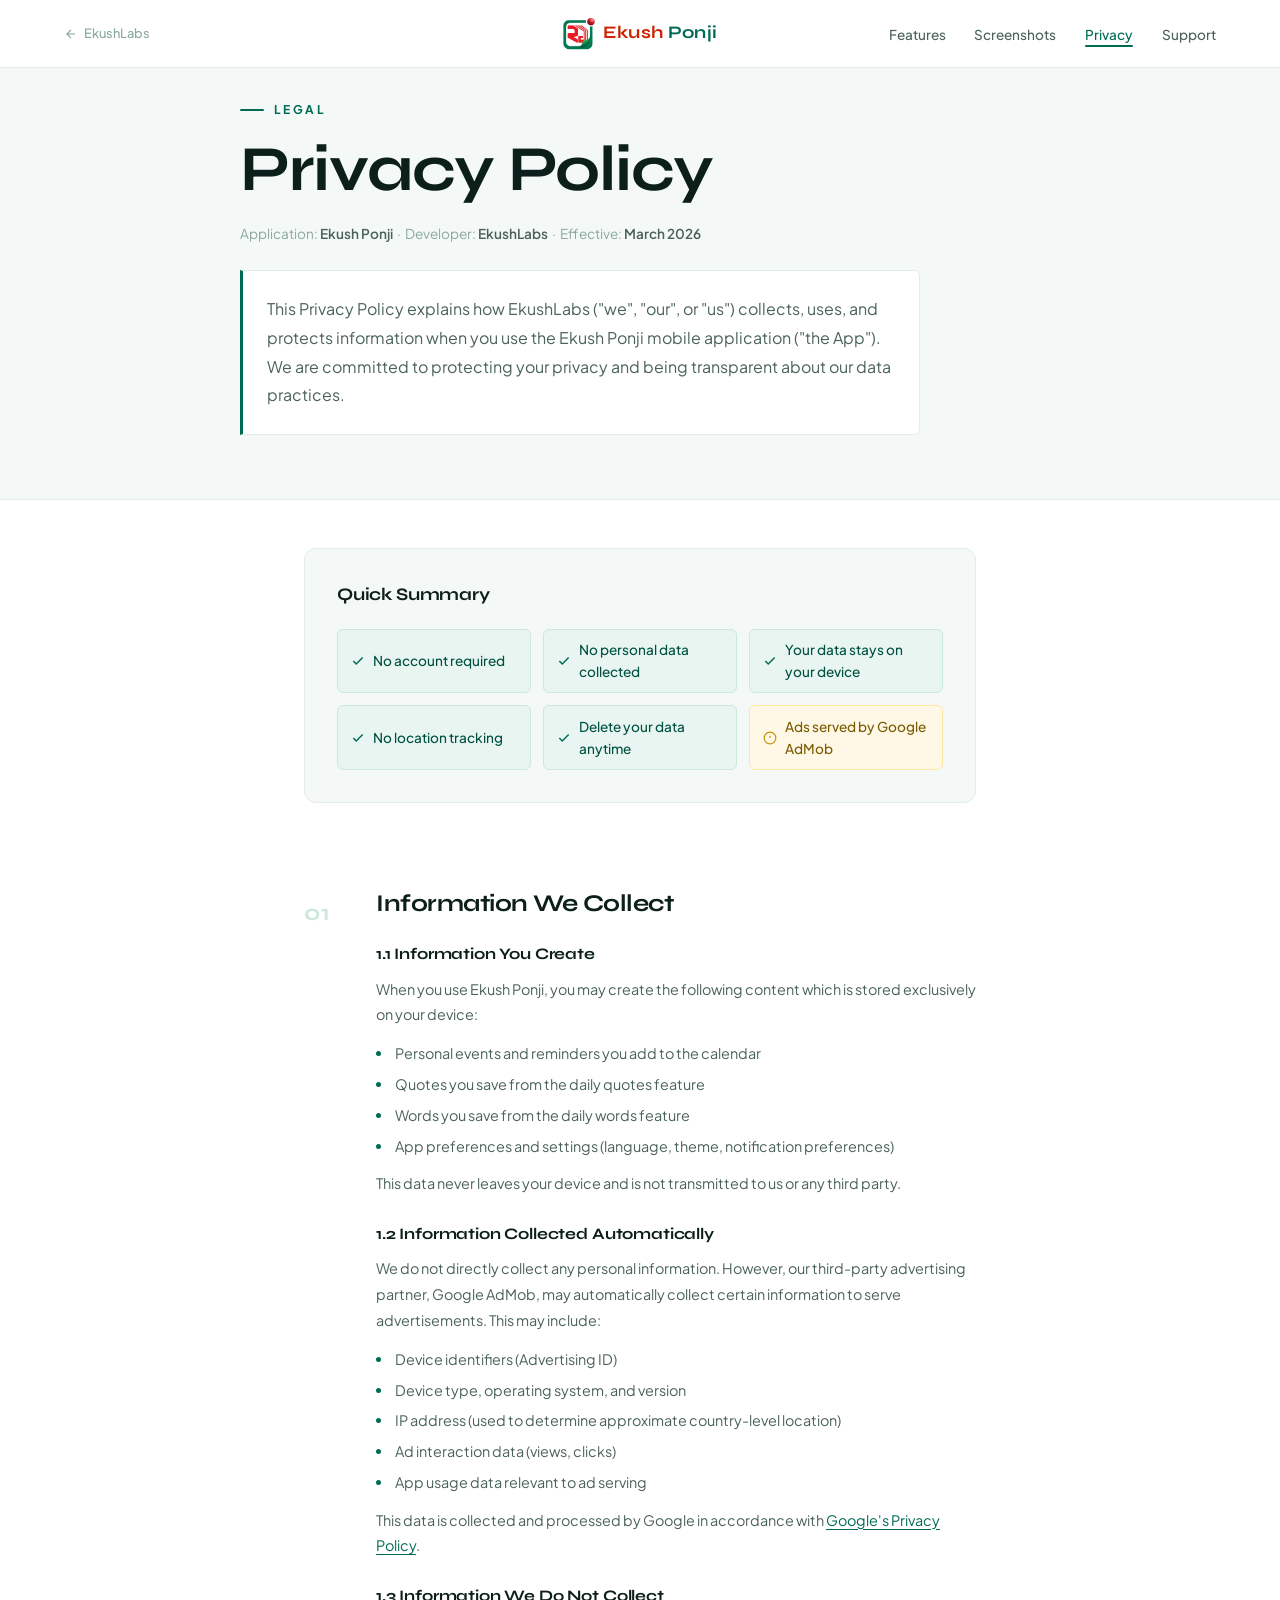
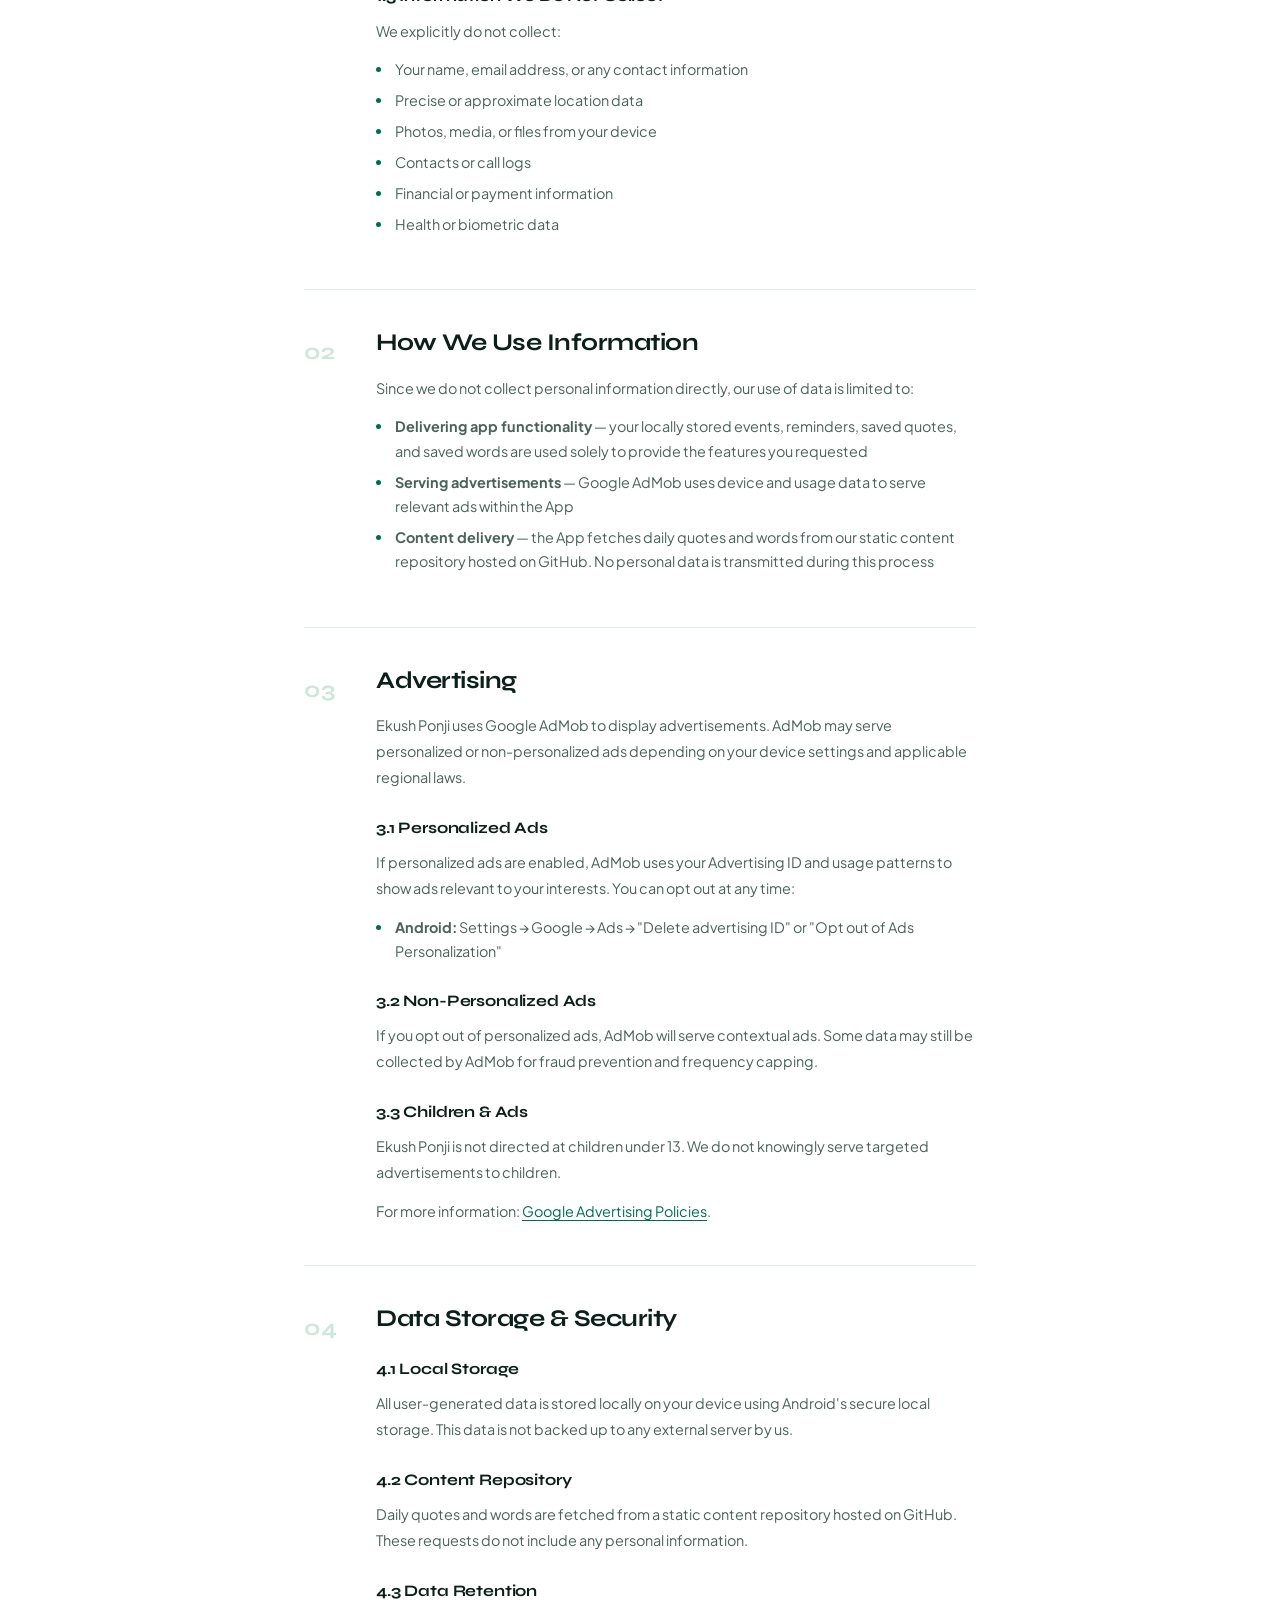
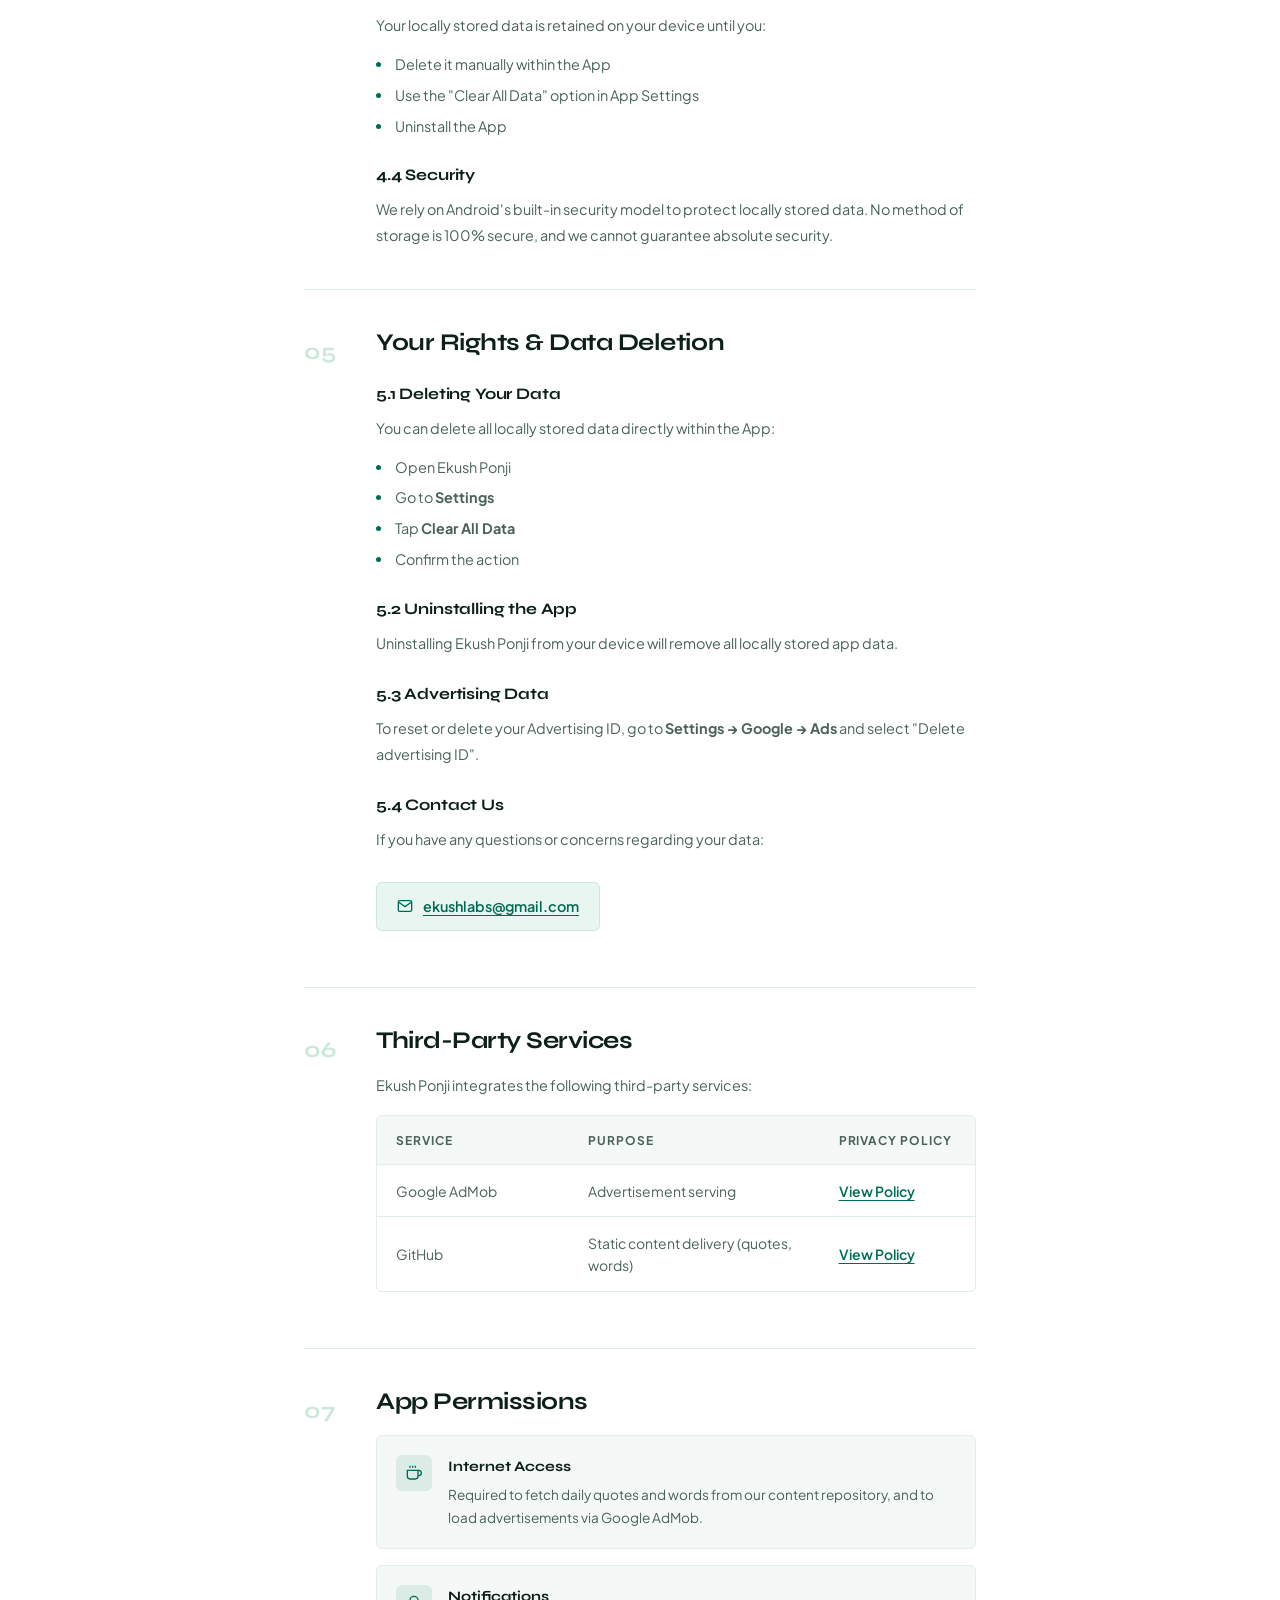
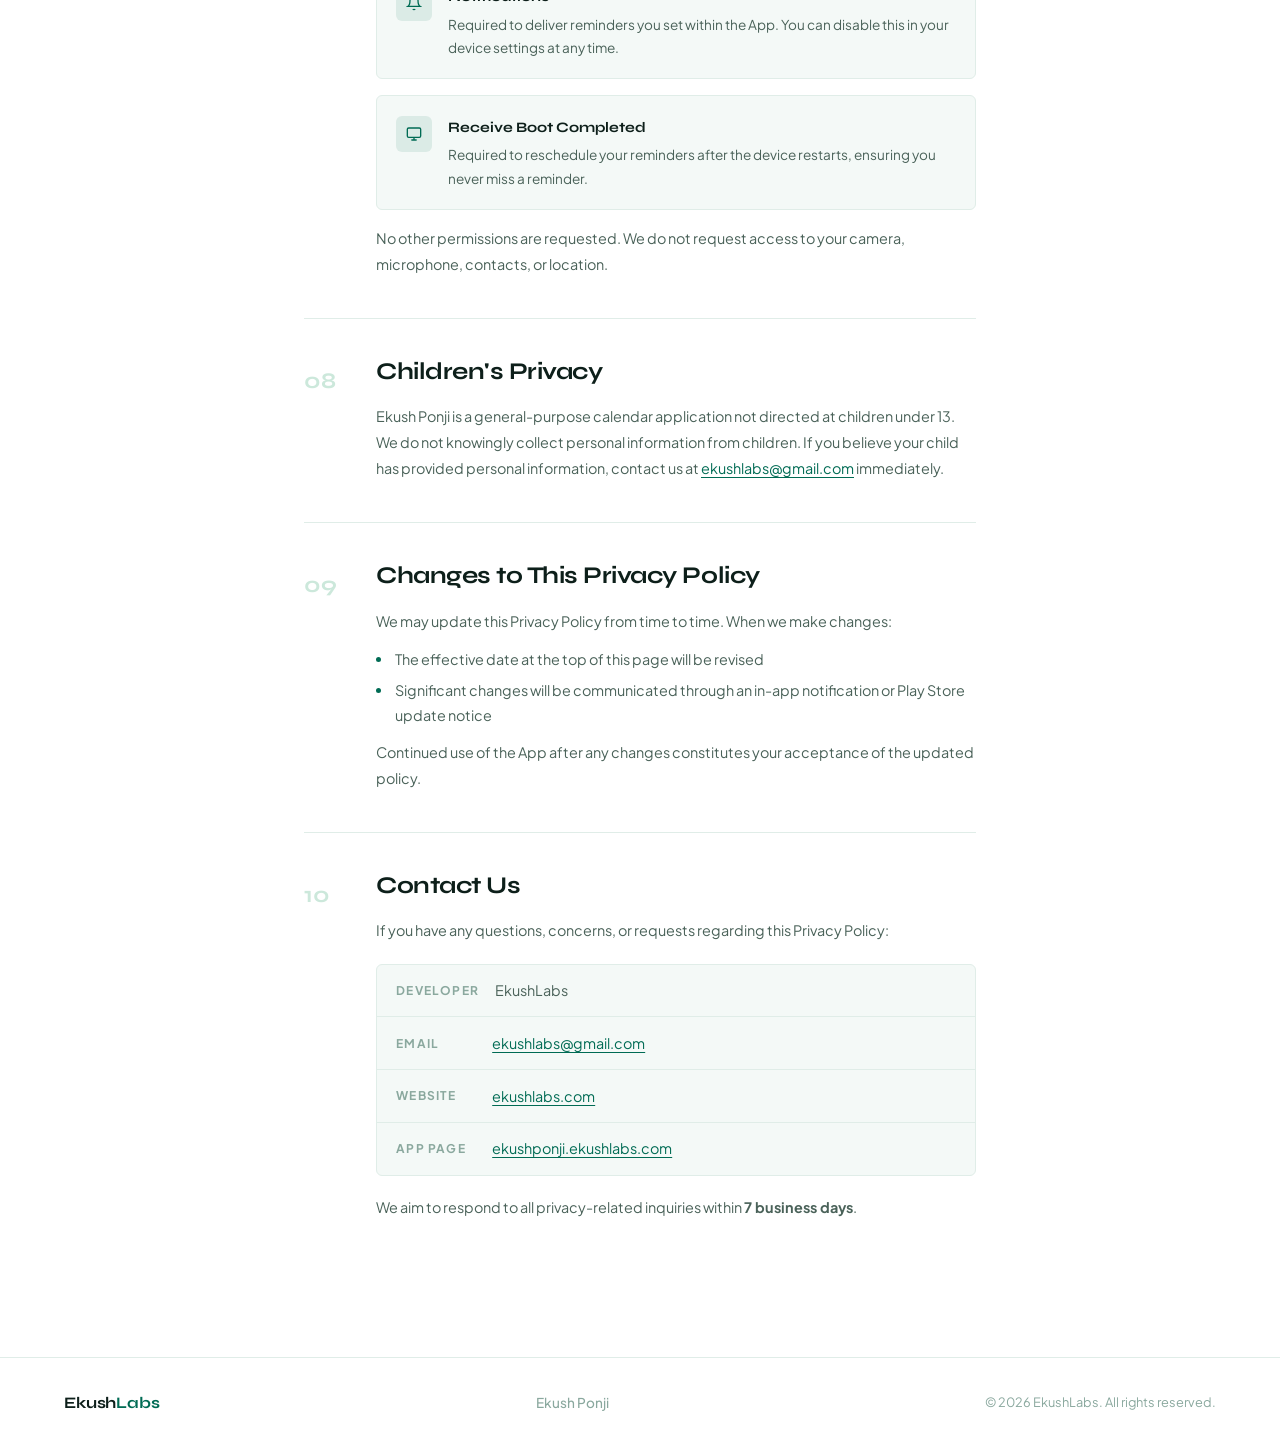
==== commit c19675a7: "new version" ====
--- a/privacy.html
+++ b/privacy.html
@@ -22,24 +22,13 @@
   <link href="https://fonts.googleapis.com/css2?family=Plus+Jakarta+Sans:wght@300;400;500;600;700&family=Syne:wght@700;800&display=swap" rel="stylesheet" />
 
   <!-- ─── STYLES ───────────────────────────────────────────────── -->
-  <link rel="stylesheet" href="css/style.css" />
+  <link rel="stylesheet" href="css/components.css" />
   <link rel="stylesheet" href="css/privacy.css" />
 </head>
-<body class="privacy-page">
-
-  <!-- ─── NAVBAR ───────────────────────────────────────────────── -->
-  <nav id="navbar">
-    <a href="https://ekushponji.ekushlabs.com" class="nav-back">
-      <svg viewBox="0 0 24 24" fill="none" stroke="currentColor" stroke-width="2" aria-hidden="true">
-        <path d="M19 12H5M12 5l-7 7 7 7"/>
-      </svg>
-      <span>Ekush Ponji</span>
-    </a>
-    <a href="#" class="nav-brand">
-      <span class="nav-name">Privacy <span class="accent">Policy</span></span>
-    </a>
-    <a href="https://ekushlabs.com" class="nav-studio">EkushLabs</a>
-  </nav>
+<body>
+
+  <!-- ─── NAVBAR (injected by components.js) ───────────────────── -->
+  <div id="navbar-placeholder"></div>
 
   <!-- ─── HEADER ───────────────────────────────────────────────── -->
   <header class="policy-header">
@@ -97,7 +86,6 @@
         <div class="section-number">01</div>
         <div class="section-body">
           <h2>Information We Collect</h2>
-
           <h3>1.1 Information You Create</h3>
           <p>When you use Ekush Ponji, you may create the following content which is stored exclusively on your device:</p>
           <ul>
@@ -152,20 +140,16 @@
         <div class="section-body">
           <h2>Advertising</h2>
           <p>Ekush Ponji uses Google AdMob to display advertisements. AdMob may serve personalized or non-personalized ads depending on your device settings and applicable regional laws.</p>
-
           <h3>3.1 Personalized Ads</h3>
-          <p>If personalized ads are enabled, AdMob uses your Advertising ID and usage patterns to show ads relevant to your interests. You can opt out of personalized ads at any time through your device settings:</p>
+          <p>If personalized ads are enabled, AdMob uses your Advertising ID and usage patterns to show ads relevant to your interests. You can opt out at any time:</p>
           <ul>
             <li><strong>Android:</strong> Settings → Google → Ads → "Delete advertising ID" or "Opt out of Ads Personalization"</li>
           </ul>
-
           <h3>3.2 Non-Personalized Ads</h3>
-          <p>If you opt out of personalized ads, AdMob will serve contextual ads that are not based on your personal interests. Some data may still be collected by AdMob for fraud prevention and frequency capping purposes.</p>
-
-          <h3>3.3 Children & Ads</h3>
-          <p>Ekush Ponji is not directed at children under the age of 13. We do not knowingly serve targeted advertisements to children.</p>
-
-          <p>For more information about how Google uses data in advertising, visit: <a href="https://policies.google.com/technologies/ads" target="_blank" rel="noopener">Google Advertising Policies</a>.</p>
+          <p>If you opt out of personalized ads, AdMob will serve contextual ads. Some data may still be collected by AdMob for fraud prevention and frequency capping.</p>
+          <h3>3.3 Children &amp; Ads</h3>
+          <p>Ekush Ponji is not directed at children under 13. We do not knowingly serve targeted advertisements to children.</p>
+          <p>For more information: <a href="https://policies.google.com/technologies/ads" target="_blank" rel="noopener">Google Advertising Policies</a>.</p>
         </div>
       </section>
 
@@ -173,14 +157,11 @@
       <section class="policy-section">
         <div class="section-number">04</div>
         <div class="section-body">
-          <h2>Data Storage & Security</h2>
-
+          <h2>Data Storage &amp; Security</h2>
           <h3>4.1 Local Storage</h3>
-          <p>All user-generated data (events, reminders, saved quotes, saved words, and settings) is stored locally on your device using Android's secure local storage. This data is not backed up to any external server by us.</p>
-
+          <p>All user-generated data is stored locally on your device using Android's secure local storage. This data is not backed up to any external server by us.</p>
           <h3>4.2 Content Repository</h3>
-          <p>Daily quotes and words are fetched from a static content repository hosted on GitHub. These requests do not include any personal information — only a standard HTTP request is made to retrieve the content.</p>
-
+          <p>Daily quotes and words are fetched from a static content repository hosted on GitHub. These requests do not include any personal information.</p>
           <h3>4.3 Data Retention</h3>
           <p>Your locally stored data is retained on your device until you:</p>
           <ul>
@@ -188,10 +169,8 @@
             <li>Use the "Clear All Data" option in App Settings</li>
             <li>Uninstall the App</li>
           </ul>
-          <p>We do not retain any copy of your data on our servers as we do not receive it in the first place.</p>
-
           <h3>4.4 Security</h3>
-          <p>We rely on Android's built-in security model to protect locally stored data. We implement reasonable technical measures to protect the App from unauthorized access. However, no method of storage is 100% secure, and we cannot guarantee absolute security.</p>
+          <p>We rely on Android's built-in security model to protect locally stored data. No method of storage is 100% secure, and we cannot guarantee absolute security.</p>
         </div>
       </section>
 
@@ -199,9 +178,7 @@
       <section class="policy-section">
         <div class="section-number">05</div>
         <div class="section-body">
-          <h2>Your Rights & Data Deletion</h2>
-          <p>You have full control over your data at all times.</p>
-
+          <h2>Your Rights &amp; Data Deletion</h2>
           <h3>5.1 Deleting Your Data</h3>
           <p>You can delete all locally stored data directly within the App:</p>
           <ul>
@@ -210,16 +187,12 @@
             <li>Tap <strong>Clear All Data</strong></li>
             <li>Confirm the action</li>
           </ul>
-          <p>This will permanently delete all your events, reminders, saved quotes, saved words, and preferences from your device.</p>
-
           <h3>5.2 Uninstalling the App</h3>
           <p>Uninstalling Ekush Ponji from your device will remove all locally stored app data.</p>
-
           <h3>5.3 Advertising Data</h3>
-          <p>To reset or delete your Advertising ID used by Google AdMob, go to your device's <strong>Settings → Google → Ads</strong> and select "Delete advertising ID".</p>
-
+          <p>To reset or delete your Advertising ID, go to <strong>Settings → Google → Ads</strong> and select "Delete advertising ID".</p>
           <h3>5.4 Contact Us</h3>
-          <p>If you have any questions or concerns regarding your data, or if you believe any data has been collected incorrectly, please contact us at:</p>
+          <p>If you have any questions or concerns regarding your data:</p>
           <div class="contact-box">
             <svg viewBox="0 0 24 24" fill="none" stroke="currentColor" stroke-width="2">
               <path d="M4 4h16c1.1 0 2 .9 2 2v12c0 1.1-.9 2-2 2H4c-1.1 0-2-.9-2-2V6c0-1.1.9-2 2-2z"/>
@@ -235,8 +208,7 @@
         <div class="section-number">06</div>
         <div class="section-body">
           <h2>Third-Party Services</h2>
-          <p>Ekush Ponji integrates the following third-party services. Each has its own privacy policy which governs their data practices:</p>
-
+          <p>Ekush Ponji integrates the following third-party services:</p>
           <div class="third-party-table">
             <div class="tp-row tp-header">
               <span>Service</span>
@@ -254,8 +226,6 @@
               <a href="https://docs.github.com/en/site-policy/privacy-policies/github-privacy-statement" target="_blank" rel="noopener">View Policy</a>
             </div>
           </div>
-
-          <p>We are not responsible for the privacy practices of these third-party services. We encourage you to review their respective privacy policies.</p>
         </div>
       </section>
 
@@ -264,8 +234,6 @@
         <div class="section-number">07</div>
         <div class="section-body">
           <h2>App Permissions</h2>
-          <p>Ekush Ponji requests the following Android permissions:</p>
-
           <div class="permissions-list">
             <div class="permission-item">
               <div class="permission-icon">
@@ -282,7 +250,6 @@
                 <p>Required to fetch daily quotes and words from our content repository, and to load advertisements via Google AdMob.</p>
               </div>
             </div>
-
             <div class="permission-item">
               <div class="permission-icon">
                 <svg viewBox="0 0 24 24" fill="none" stroke="currentColor" stroke-width="2">
@@ -292,10 +259,9 @@
               </div>
               <div class="permission-text">
                 <h4>Notifications</h4>
-                <p>Required to deliver reminders you set within the App. Notifications are only sent based on reminders you explicitly create. You can disable this in your device settings at any time.</p>
-              </div>
-            </div>
-
+                <p>Required to deliver reminders you set within the App. You can disable this in your device settings at any time.</p>
+              </div>
+            </div>
             <div class="permission-item">
               <div class="permission-icon">
                 <svg viewBox="0 0 24 24" fill="none" stroke="currentColor" stroke-width="2">
@@ -305,12 +271,11 @@
               </div>
               <div class="permission-text">
                 <h4>Receive Boot Completed</h4>
-                <p>Required to reschedule your reminders after the device restarts, ensuring you never miss a reminder you have set.</p>
-              </div>
-            </div>
-          </div>
-
-          <p>No other permissions are requested. We do not request access to your camera, microphone, contacts, location, or storage beyond what is needed for local app data.</p>
+                <p>Required to reschedule your reminders after the device restarts, ensuring you never miss a reminder.</p>
+              </div>
+            </div>
+          </div>
+          <p>No other permissions are requested. We do not request access to your camera, microphone, contacts, or location.</p>
         </div>
       </section>
 
@@ -319,8 +284,7 @@
         <div class="section-number">08</div>
         <div class="section-body">
           <h2>Children's Privacy</h2>
-          <p>Ekush Ponji is a general-purpose calendar application intended for use by individuals of all ages, with a primary audience of working adults. The App is not directed at children under the age of 13.</p>
-          <p>We do not knowingly collect personal information from children under 13. If you are a parent or guardian and believe your child has provided personal information through the App, please contact us at <a href="mailto:ekushlabs@gmail.com">ekushlabs@gmail.com</a> and we will take immediate steps to address the concern.</p>
+          <p>Ekush Ponji is a general-purpose calendar application not directed at children under 13. We do not knowingly collect personal information from children. If you believe your child has provided personal information, contact us at <a href="mailto:ekushlabs@gmail.com">ekushlabs@gmail.com</a> immediately.</p>
         </div>
       </section>
 
@@ -329,12 +293,12 @@
         <div class="section-number">09</div>
         <div class="section-body">
           <h2>Changes to This Privacy Policy</h2>
-          <p>We may update this Privacy Policy from time to time to reflect changes in the App, our practices, or applicable laws. When we make changes:</p>
-          <ul>
-            <li>The "Last Updated" date at the top of this page will be revised</li>
-            <li>Significant changes will be communicated through an in-app notification or update notice on the Play Store listing</li>
-          </ul>
-          <p>We encourage you to review this Privacy Policy periodically. Continued use of the App after any changes constitutes your acceptance of the updated policy.</p>
+          <p>We may update this Privacy Policy from time to time. When we make changes:</p>
+          <ul>
+            <li>The effective date at the top of this page will be revised</li>
+            <li>Significant changes will be communicated through an in-app notification or Play Store update notice</li>
+          </ul>
+          <p>Continued use of the App after any changes constitutes your acceptance of the updated policy.</p>
         </div>
       </section>
 
@@ -343,7 +307,7 @@
         <div class="section-number">10</div>
         <div class="section-body">
           <h2>Contact Us</h2>
-          <p>If you have any questions, concerns, or requests regarding this Privacy Policy or your data, please contact us:</p>
+          <p>If you have any questions, concerns, or requests regarding this Privacy Policy:</p>
           <div class="contact-block">
             <div class="contact-row">
               <span class="contact-label">Developer</span>
@@ -369,19 +333,12 @@
     </div>
   </main>
 
-  <!-- ─── FOOTER ────────────────────────────────────────────────── -->
-  <footer id="footer">
-    <a href="https://ekushlabs.com" class="footer-brand">
-      <span class="footer-name">Ekush<span class="accent">Labs</span></span>
-    </a>
-    <span class="footer-app">Ekush Ponji — Privacy Policy</span>
-    <span class="footer-copy">© <span id="footer-year"></span> EkushLabs. All rights reserved.</span>
-  </footer>
+  <!-- ─── FOOTER (injected by components.js) ───────────────────── -->
+  <div id="footer-placeholder"></div>
 
   <!-- ─── SCRIPTS ───────────────────────────────────────────────── -->
-  <script src="js/main.js" defer></script>
+  <script src="js/components.js" defer></script>
   <script>
-    // Set effective date
     document.getElementById('effective-date').textContent = 'March 2026';
   </script>
 
--- a/css/components.css
+++ b/css/components.css
@@ -0,0 +1,190 @@
+/* ============================================================
+   Ekush Ponji — components.css
+   Shared styles for navbar and footer used across all pages.
+   Structure:
+   1.  Navbar
+   2.  Footer
+============================================================ */
+
+
+/* ─── 1. NAVBAR ─────────────────────────────────────────────── */
+#navbar {
+  position: fixed;
+  top: 0;
+  left: 0;
+  right: 0;
+  z-index: 100;
+  display: flex;
+  align-items: center;
+  justify-content: space-between;
+  padding: 0 5vw;
+  height: 68px;
+  background: rgba(255, 255, 255, 0.92);
+  backdrop-filter: blur(16px);
+  border-bottom: 1px solid var(--border);
+  transition: box-shadow var(--transition);
+}
+
+#navbar.scrolled {
+  box-shadow: var(--shadow-sm);
+}
+
+/* Back link — left side */
+.nav-back {
+  display: flex;
+  align-items: center;
+  gap: 6px;
+  font-family: var(--font-body);
+  font-size: 0.8rem;
+  font-weight: 500;
+  color: var(--text-muted);
+  text-decoration: none;
+  transition: color var(--transition);
+  white-space: nowrap;
+}
+
+.nav-back svg {
+  width: 14px;
+  height: 14px;
+  stroke: currentColor;
+  flex-shrink: 0;
+}
+
+.nav-back:hover {
+  color: var(--green);
+}
+
+/* Brand — center */
+.nav-brand {
+  position: absolute;
+  left: 50%;
+  transform: translateX(-50%);
+  display: flex;
+  align-items: center;
+  gap: 8px;
+  text-decoration: none;
+}
+
+.nav-logo {
+  width: 32px;
+  height: 32px;
+  object-fit: contain;
+  flex-shrink: 0;
+}
+
+.nav-name {
+  display: flex;
+  align-items: center;
+  gap: 4px;
+  font-family: var(--font-display);
+  font-size: 1.1rem;
+  font-weight: 700;
+  letter-spacing: 0.02em;
+}
+
+.nav-ekush {
+  color: var(--deep-red);
+}
+
+.nav-ponji {
+  color: var(--green);
+}
+
+/* Nav links — right side */
+.nav-links {
+  display: flex;
+  align-items: center;
+  gap: 1.8rem;
+  list-style: none;
+}
+
+.nav-links a {
+  font-size: 0.85rem;
+  font-weight: 500;
+  color: var(--text-secondary);
+  text-decoration: none;
+  transition: color var(--transition);
+  position: relative;
+}
+
+.nav-links a::after {
+  content: '';
+  position: absolute;
+  bottom: -4px;
+  left: 0;
+  width: 0;
+  height: 2px;
+  background: var(--green);
+  border-radius: 2px;
+  transition: width var(--transition);
+}
+
+.nav-links a:hover,
+.nav-links a.active {
+  color: var(--green);
+}
+
+.nav-links a:hover::after,
+.nav-links a.active::after {
+  width: 100%;
+}
+
+
+/* ─── 2. FOOTER ─────────────────────────────────────────────── */
+#footer {
+  padding: 2rem 5vw;
+  border-top: 1px solid var(--border);
+  display: flex;
+  align-items: center;
+  justify-content: space-between;
+  flex-wrap: wrap;
+  gap: 1rem;
+  background: var(--white);
+}
+
+.footer-brand {
+  font-family: var(--font-display);
+  font-size: 1rem;
+  font-weight: 700;
+  color: var(--text-primary);
+  letter-spacing: -0.01em;
+  text-decoration: none;
+  transition: opacity var(--transition);
+}
+
+.footer-brand:hover {
+  opacity: 0.7;
+}
+
+.footer-accent {
+  color: var(--green);
+}
+
+.footer-app {
+  font-size: 0.85rem;
+  font-weight: 500;
+  color: var(--text-muted);
+}
+
+.footer-copy {
+  font-size: 0.8rem;
+  color: var(--text-muted);
+}
+
+
+/* ─── RESPONSIVE ────────────────────────────────────────────── */
+@media (max-width: 768px) {
+  .nav-links {
+    display: none;
+  }
+
+  #footer {
+    flex-direction: column;
+    align-items: flex-start;
+    gap: 0.5rem;
+  }
+
+  .footer-app {
+    display: none;
+  }
+}
--- a/css/privacy.css
+++ b/css/privacy.css
@@ -1,51 +1,90 @@
 /* ============================================================
    Ekush Ponji — privacy.css
    Structure:
-   1.  Page Layout
-   2.  Navbar Override
+   1.  Variables (inherits from components.css)
+   2.  Page Base
    3.  Header
-   4.  Quick Summary
-   5.  Policy Sections
-   6.  Third Party Table
-   7.  Permissions List
-   8.  Contact Block
-   9.  Responsive
+   4.  Policy Container
+   5.  Quick Summary
+   6.  Policy Sections
+   7.  Third Party Table
+   8.  Permissions List
+   9.  Contact Block
+   10. Responsive
 ============================================================ */
 
 
-/* ─── 1. PAGE LAYOUT ────────────────────────────────────────── */
-.privacy-page {
+/* ─── 1. VARIABLES (extends components.css) ────────────────── */
+:root {
+  --green:          #006B54;
+  --green-dark:     #00513F;
+  --green-light:    #E8F5F1;
+  --green-mid:      #CCE8DB;
+  --green-dim:      rgba(0, 107, 84, 0.1);
+  --deep-red:       #CC2200;
+
+  --white:          #FFFFFF;
+  --off-white:      #FAFCFB;
+  --surface:        #F4F9F7;
+  --border:         #E0EDE8;
+  --text-primary:   #0D1F1A;
+  --text-secondary: #4A6259;
+  --text-muted:     #8AA89E;
+
+  --font-display:   'Syne', sans-serif;
+  --font-body:      'Plus Jakarta Sans', sans-serif;
+
+  --radius-sm:      6px;
+  --radius:         12px;
+  --transition:     0.3s cubic-bezier(0.4, 0, 0.2, 1);
+  --shadow-sm:      0 2px 8px rgba(0, 107, 84, 0.08);
+  --shadow:         0 8px 32px rgba(0, 107, 84, 0.12);
+}
+
+
+/* ─── 2. PAGE BASE ──────────────────────────────────────────── */
+*,
+*::before,
+*::after {
+  box-sizing: border-box;
+  margin: 0;
+  padding: 0;
+}
+
+html { scroll-behavior: smooth; }
+
+body {
   background: var(--white);
-}
-
-.policy-main {
-  padding: 0;
-}
-
-.policy-container {
-  max-width: 800px;
-  margin: 0 auto;
-  padding: 3rem 5vw 6rem;
-}
-
-
-/* ─── 2. NAVBAR OVERRIDE ────────────────────────────────────── */
-.privacy-page #navbar {
-  display: grid;
-  grid-template-columns: 1fr auto 1fr;
-  align-items: center;
-}
-
-.nav-studio {
-  font-size: 0.8rem;
-  font-weight: 500;
-  color: var(--text-muted);
-  text-align: right;
-  transition: color var(--transition);
-}
-
-.nav-studio:hover {
+  color: var(--text-primary);
+  font-family: var(--font-body);
+  font-weight: 400;
+  line-height: 1.6;
+  overflow-x: hidden;
+}
+
+a { color: inherit; text-decoration: none; }
+ul { list-style: none; }
+
+.section-label {
+  font-size: 0.75rem;
+  font-weight: 700;
+  letter-spacing: 0.2em;
+  text-transform: uppercase;
   color: var(--green);
+  margin-bottom: 1rem;
+  display: flex;
+  align-items: center;
+  gap: 10px;
+}
+
+.section-label::before {
+  content: '';
+  display: inline-block;
+  width: 24px;
+  height: 2px;
+  background: var(--green);
+  border-radius: 2px;
+  flex-shrink: 0;
 }
 
 
@@ -67,6 +106,8 @@
   color: var(--text-primary);
   letter-spacing: -0.02em;
   margin-bottom: 1rem;
+  font-weight: 700;
+  line-height: 1.1;
 }
 
 .policy-meta {
@@ -94,7 +135,19 @@
 }
 
 
-/* ─── 4. QUICK SUMMARY ──────────────────────────────────────── */
+/* ─── 4. POLICY CONTAINER ───────────────────────────────────── */
+.policy-main {
+  padding: 0;
+}
+
+.policy-container {
+  max-width: 800px;
+  margin: 0 auto;
+  padding: 3rem 5vw 6rem;
+}
+
+
+/* ─── 5. QUICK SUMMARY ──────────────────────────────────────── */
 .policy-summary {
   background: var(--surface);
   border: 1px solid var(--border);
@@ -106,6 +159,7 @@
 .summary-title {
   font-family: var(--font-display);
   font-size: 1.1rem;
+  font-weight: 700;
   color: var(--text-primary);
   margin-bottom: 1.2rem;
   letter-spacing: -0.01em;
@@ -139,9 +193,7 @@
   border: 1px solid var(--green-mid);
 }
 
-.summary-item.good svg {
-  stroke: var(--green);
-}
+.summary-item.good svg { stroke: var(--green); }
 
 .summary-item.neutral {
   background: #FFF8E6;
@@ -149,12 +201,10 @@
   border: 1px solid #FFE9A0;
 }
 
-.summary-item.neutral svg {
-  stroke: #C49000;
-}
-
-
-/* ─── 5. POLICY SECTIONS ────────────────────────────────────── */
+.summary-item.neutral svg { stroke: #C49000; }
+
+
+/* ─── 6. POLICY SECTIONS ────────────────────────────────────── */
 .policy-section {
   display: grid;
   grid-template-columns: 48px 1fr;
@@ -163,9 +213,7 @@
   border-bottom: 1px solid var(--border);
 }
 
-.policy-section:last-child {
-  border-bottom: none;
-}
+.policy-section:last-child { border-bottom: none; }
 
 .section-number {
   font-family: var(--font-display);
@@ -179,14 +227,17 @@
 .section-body h2 {
   font-family: var(--font-display);
   font-size: 1.5rem;
+  font-weight: 700;
   color: var(--text-primary);
   letter-spacing: -0.02em;
   margin-bottom: 1.2rem;
+  line-height: 1.1;
 }
 
 .section-body h3 {
   font-family: var(--font-display);
   font-size: 1rem;
+  font-weight: 700;
   color: var(--text-primary);
   letter-spacing: -0.01em;
   margin-top: 1.5rem;
@@ -200,9 +251,7 @@
   margin-bottom: 0.8rem;
 }
 
-.section-body p:last-child {
-  margin-bottom: 0;
-}
+.section-body p:last-child { margin-bottom: 0; }
 
 .section-body ul {
   margin: 0.6rem 0 0.8rem 0;
@@ -228,7 +277,6 @@
   height: 5px;
   border-radius: 50%;
   background: var(--green);
-  flex-shrink: 0;
 }
 
 .section-body a {
@@ -238,11 +286,8 @@
   transition: opacity var(--transition);
 }
 
-.section-body a:hover {
-  opacity: 0.75;
-}
-
-/* Contact box (inline) */
+.section-body a:hover { opacity: 0.75; }
+
 .contact-box {
   display: inline-flex;
   align-items: center;
@@ -268,7 +313,7 @@
 }
 
 
-/* ─── 6. THIRD PARTY TABLE ──────────────────────────────────── */
+/* ─── 7. THIRD PARTY TABLE ──────────────────────────────────── */
 .third-party-table {
   border: 1px solid var(--border);
   border-radius: var(--radius-sm);
@@ -286,9 +331,7 @@
   align-items: center;
 }
 
-.tp-row:last-child {
-  border-bottom: none;
-}
+.tp-row:last-child { border-bottom: none; }
 
 .tp-header {
   background: var(--surface);
@@ -299,9 +342,7 @@
   color: var(--text-muted);
 }
 
-.tp-row span {
-  color: var(--text-secondary);
-}
+.tp-row span { color: var(--text-secondary); }
 
 .tp-row a {
   color: var(--green);
@@ -311,7 +352,7 @@
 }
 
 
-/* ─── 7. PERMISSIONS LIST ───────────────────────────────────── */
+/* ─── 8. PERMISSIONS LIST ───────────────────────────────────── */
 .permissions-list {
   display: flex;
   flex-direction: column;
@@ -349,9 +390,9 @@
 .permission-text h4 {
   font-family: var(--font-display);
   font-size: 0.9rem;
+  font-weight: 700;
   color: var(--text-primary);
   margin-bottom: 0.3rem;
-  letter-spacing: -0.01em;
 }
 
 .permission-text p {
@@ -362,7 +403,7 @@
 }
 
 
-/* ─── 8. CONTACT BLOCK ──────────────────────────────────────── */
+/* ─── 9. CONTACT BLOCK ──────────────────────────────────────── */
 .contact-block {
   background: var(--surface);
   border: 1px solid var(--border);
@@ -379,9 +420,7 @@
   border-bottom: 1px solid var(--border);
 }
 
-.contact-row:last-child {
-  border-bottom: none;
-}
+.contact-row:last-child { border-bottom: none; }
 
 .contact-label {
   font-size: 0.75rem;
@@ -404,12 +443,10 @@
   transition: opacity var(--transition);
 }
 
-.contact-link:hover {
-  opacity: 0.75;
-}
-
-
-/* ─── 9. RESPONSIVE ─────────────────────────────────────────── */
+.contact-link:hover { opacity: 0.75; }
+
+
+/* ─── 10. RESPONSIVE ────────────────────────────────────────── */
 @media (max-width: 700px) {
   .summary-grid {
     grid-template-columns: 1fr 1fr;
@@ -421,7 +458,7 @@
   }
 
   .section-number {
-    font-size: 0.8rem;
+    font-size: 0.75rem;
     color: var(--green);
     letter-spacing: 0.2em;
   }
@@ -431,17 +468,9 @@
     gap: 0.5rem;
   }
 
-  .tp-row span:nth-child(2) {
-    display: none;
-  }
-
+  .tp-row span:nth-child(2),
   .tp-header span:nth-child(2) {
     display: none;
-  }
-
-  .privacy-page #navbar {
-    grid-template-columns: auto 1fr auto;
-    gap: 1rem;
   }
 }
 
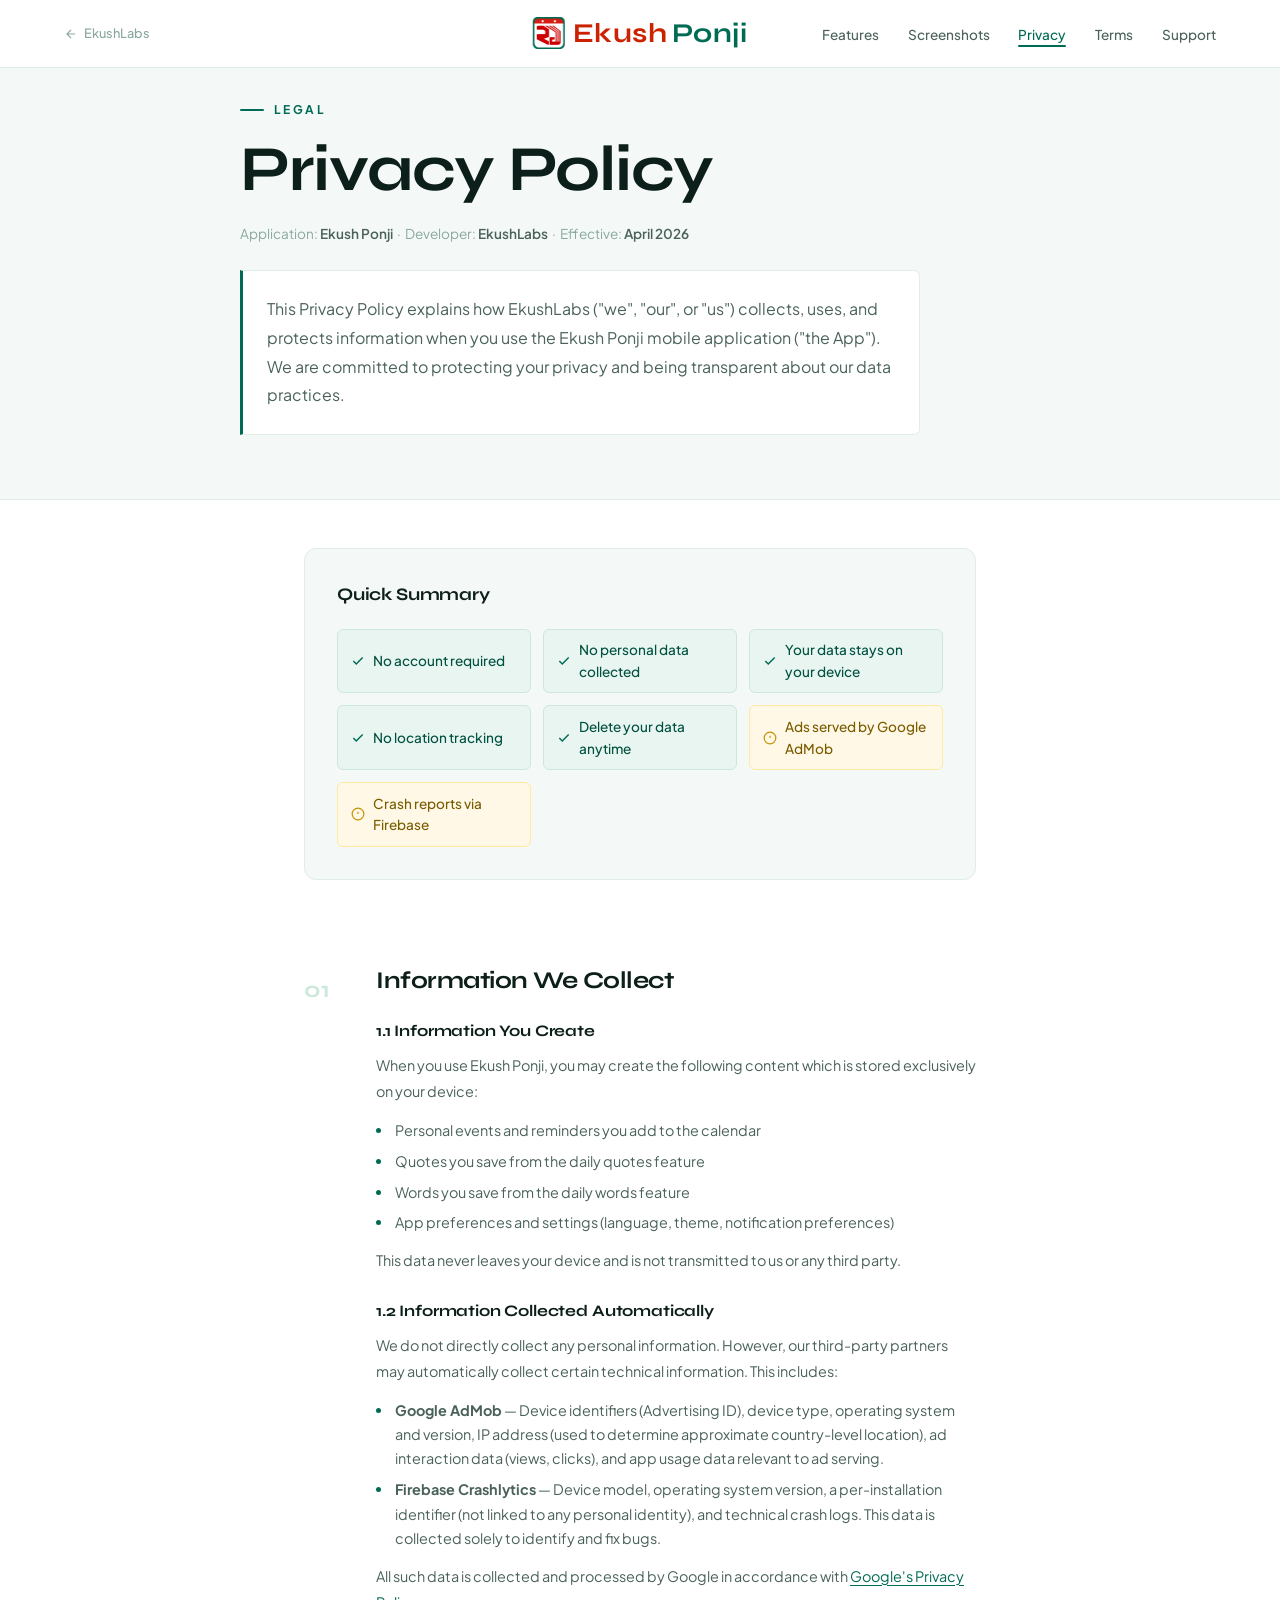
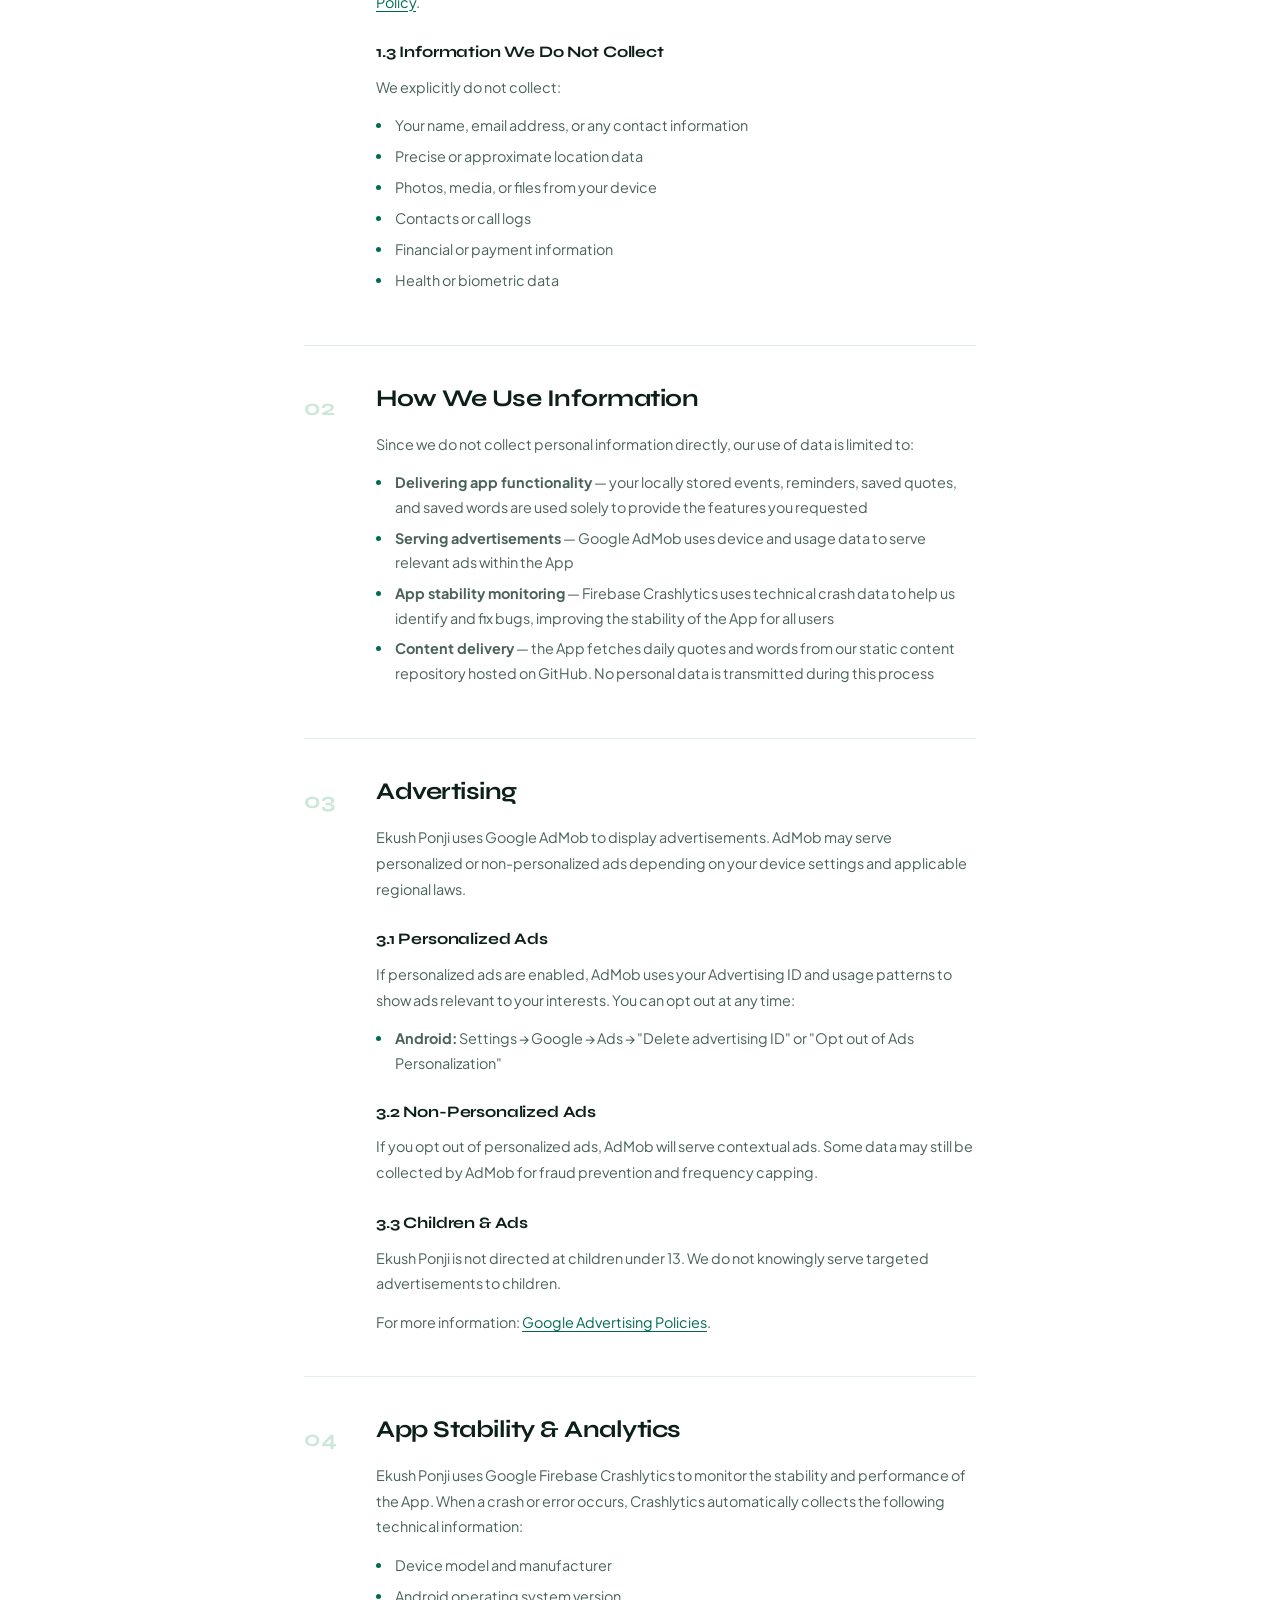
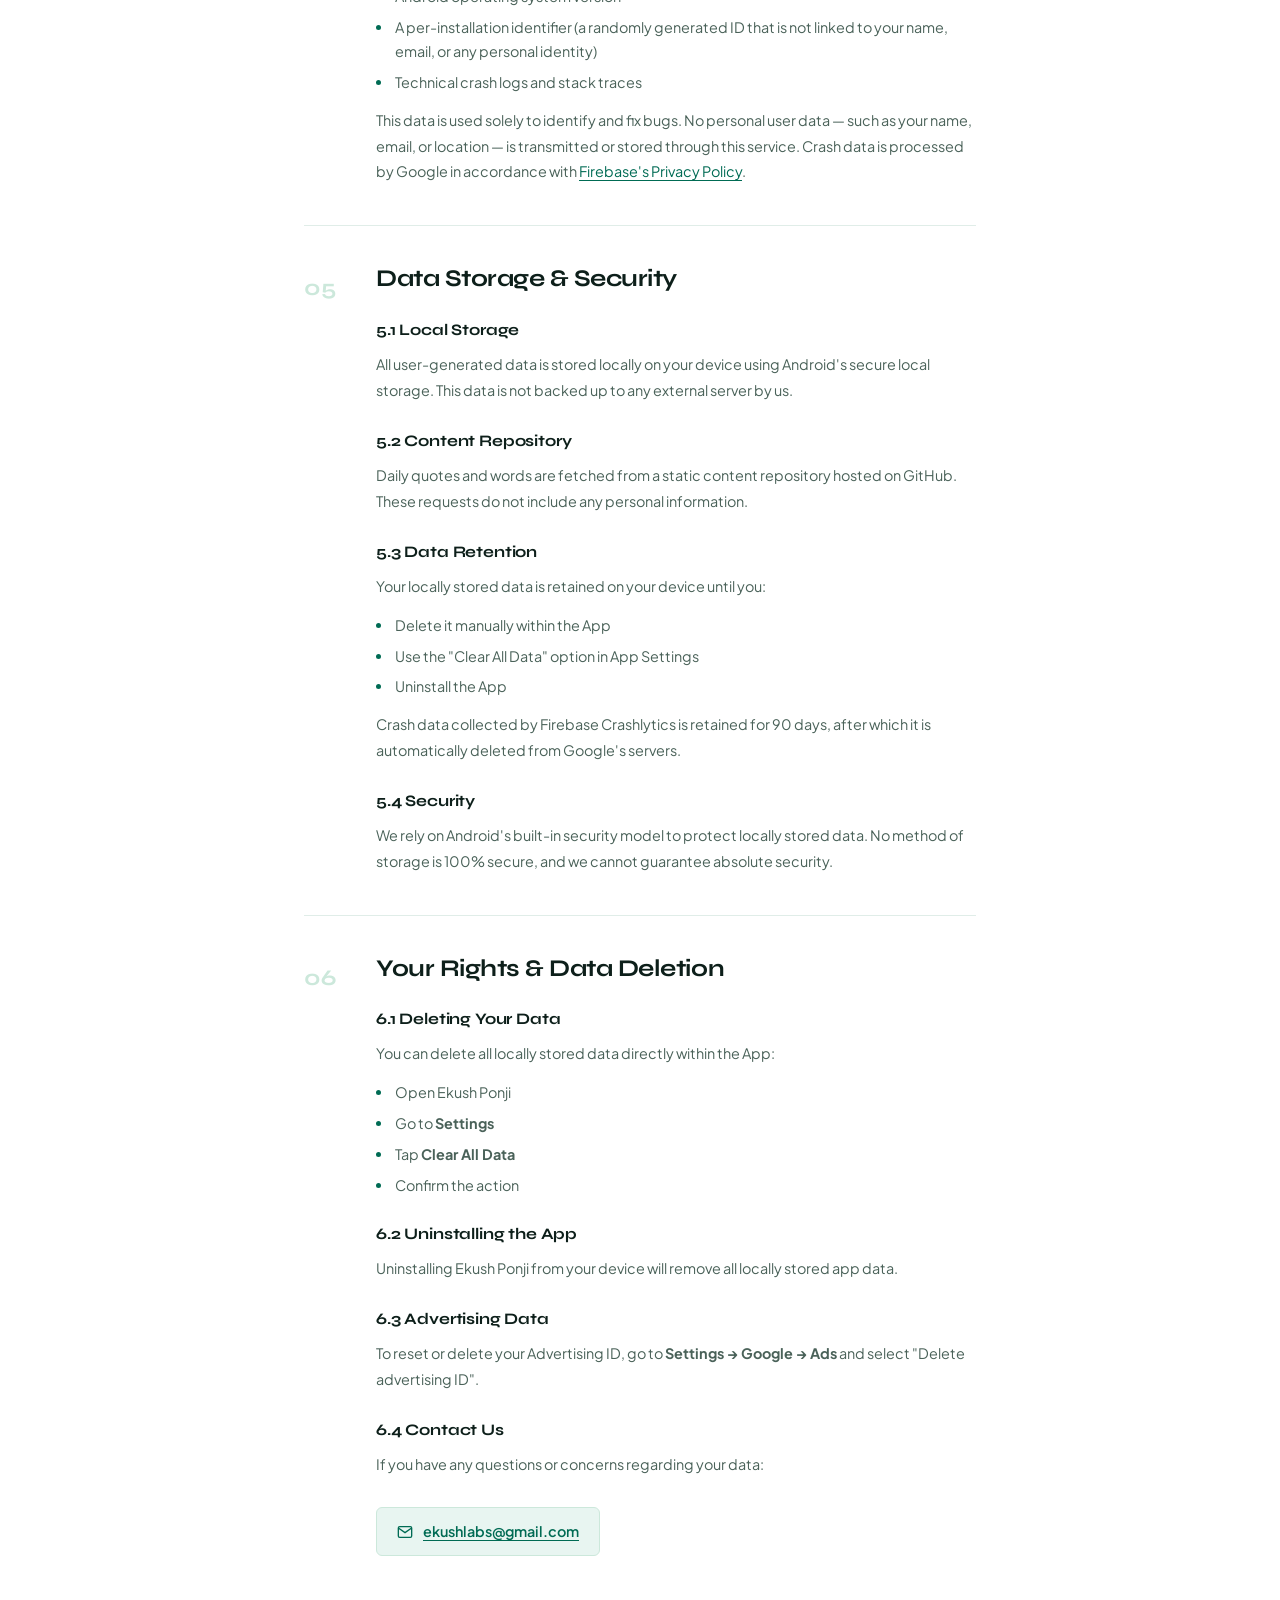
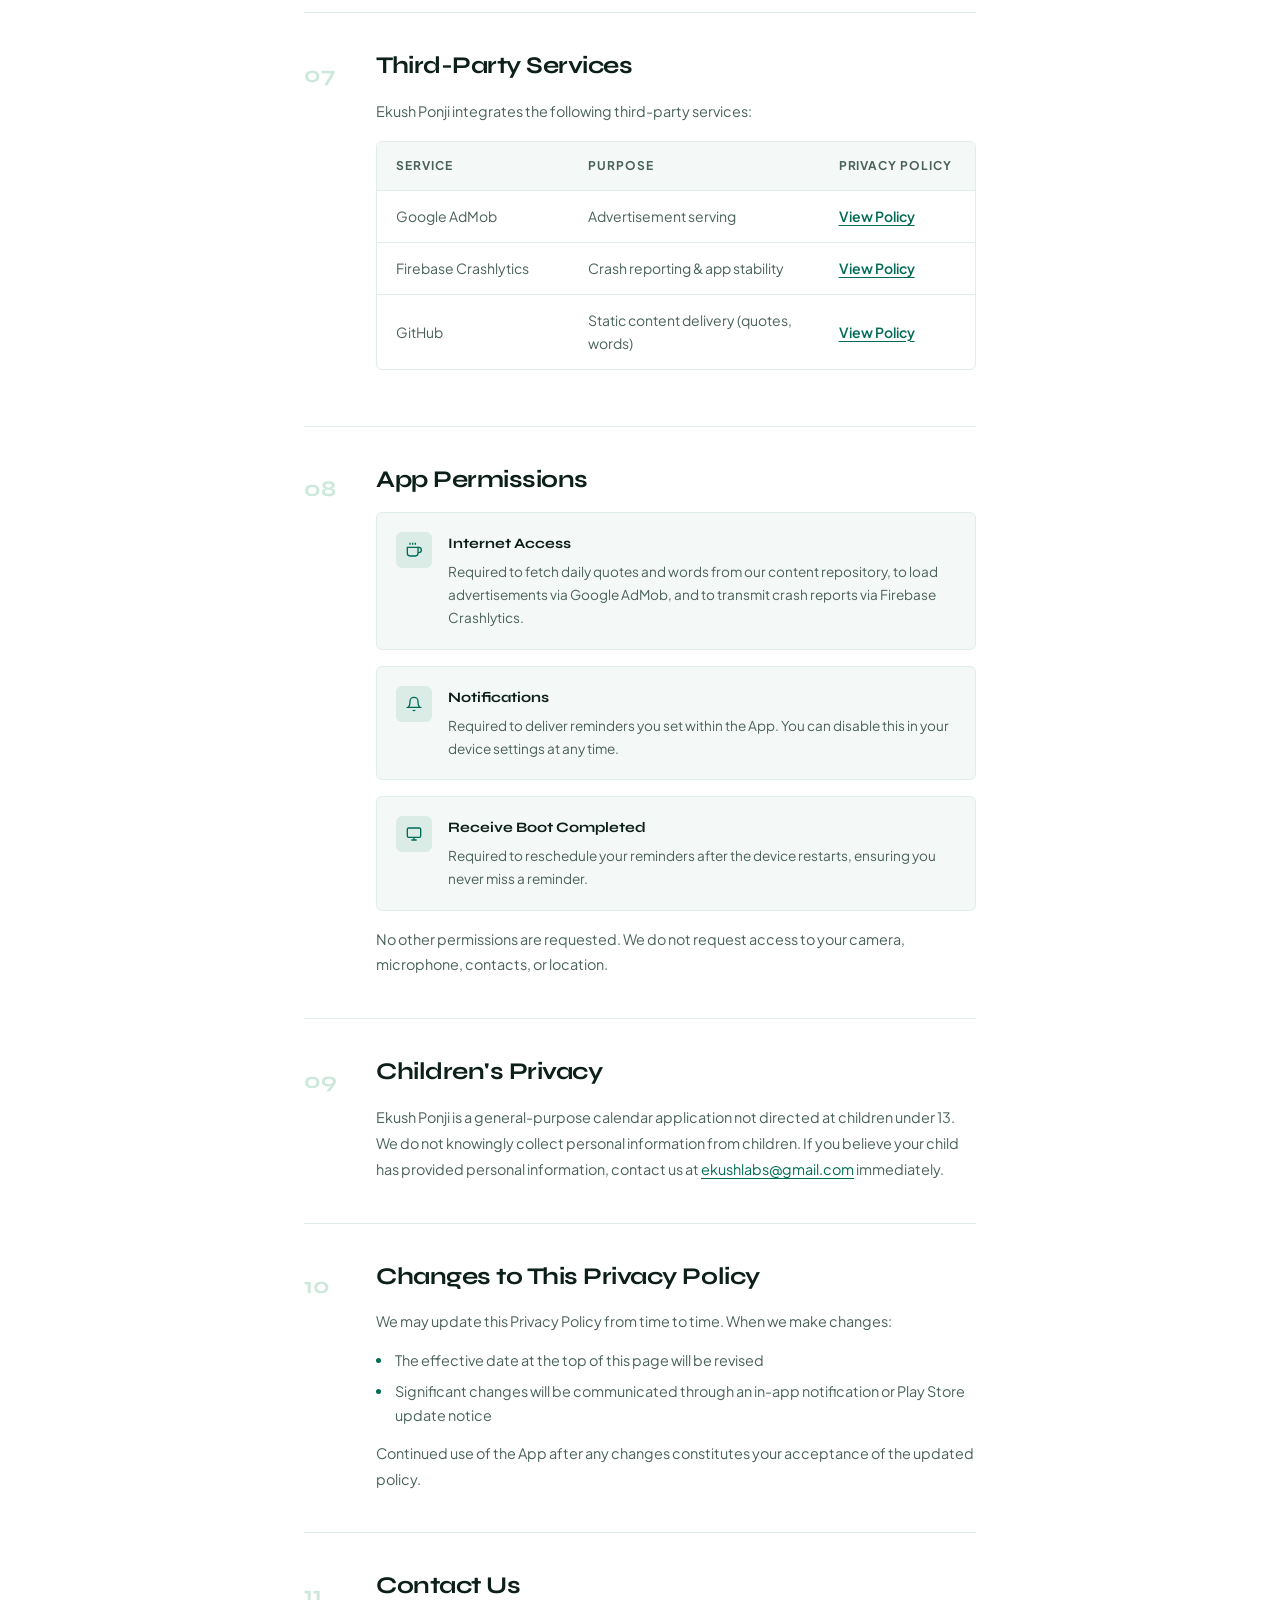
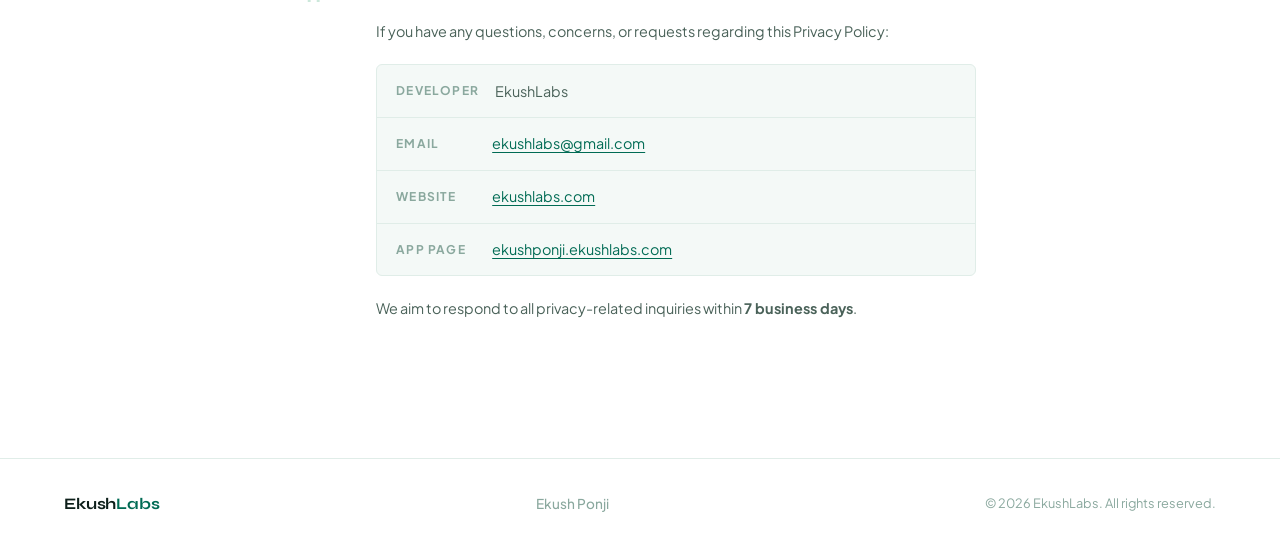
==== commit c1422ba4: "Update privacy.html" ====
--- a/privacy.html
+++ b/privacy.html
@@ -1,5 +1,6 @@
 <!DOCTYPE html>
 <html lang="en">
+
 <head>
   <meta charset="UTF-8" />
   <meta name="viewport" content="width=device-width, initial-scale=1.0" />
@@ -14,17 +15,20 @@
 
   <!-- ─── FAVICON ──────────────────────────────────────────────── -->
   <link rel="icon" type="image/png" href="assets/icon.png" />
-  <link rel="apple-touch-icon"      href="assets/icon.png" />
+  <link rel="apple-touch-icon" href="assets/icon.png" />
 
   <!-- ─── FONTS ────────────────────────────────────────────────── -->
   <link rel="preconnect" href="https://fonts.googleapis.com" />
   <link rel="preconnect" href="https://fonts.gstatic.com" crossorigin />
-  <link href="https://fonts.googleapis.com/css2?family=Plus+Jakarta+Sans:wght@300;400;500;600;700&family=Syne:wght@700;800&display=swap" rel="stylesheet" />
+  <link
+    href="https://fonts.googleapis.com/css2?family=Plus+Jakarta+Sans:wght@300;400;500;600;700&family=Syne:wght@700;800&display=swap"
+    rel="stylesheet" />
 
   <!-- ─── STYLES ───────────────────────────────────────────────── -->
   <link rel="stylesheet" href="css/components.css" />
   <link rel="stylesheet" href="css/privacy.css" />
 </head>
+
 <body>
 
   <!-- ─── NAVBAR (injected by components.js) ───────────────────── -->
@@ -41,7 +45,9 @@
         Effective: <strong id="effective-date"></strong>
       </p>
       <p class="policy-intro">
-        This Privacy Policy explains how EkushLabs ("we", "our", or "us") collects, uses, and protects information when you use the Ekush Ponji mobile application ("the App"). We are committed to protecting your privacy and being transparent about our data practices.
+        This Privacy Policy explains how EkushLabs ("we", "our", or "us") collects, uses, and protects information when
+        you use the Ekush Ponji mobile application ("the App"). We are committed to protecting your privacy and being
+        transparent about our data practices.
       </p>
     </div>
   </header>
@@ -55,28 +61,50 @@
         <h2 class="summary-title">Quick Summary</h2>
         <div class="summary-grid">
           <div class="summary-item good">
-            <svg viewBox="0 0 24 24" fill="none" stroke="currentColor" stroke-width="2.5"><polyline points="20 6 9 17 4 12"/></svg>
+            <svg viewBox="0 0 24 24" fill="none" stroke="currentColor" stroke-width="2.5">
+              <polyline points="20 6 9 17 4 12" />
+            </svg>
             <span>No account required</span>
           </div>
           <div class="summary-item good">
-            <svg viewBox="0 0 24 24" fill="none" stroke="currentColor" stroke-width="2.5"><polyline points="20 6 9 17 4 12"/></svg>
+            <svg viewBox="0 0 24 24" fill="none" stroke="currentColor" stroke-width="2.5">
+              <polyline points="20 6 9 17 4 12" />
+            </svg>
             <span>No personal data collected</span>
           </div>
           <div class="summary-item good">
-            <svg viewBox="0 0 24 24" fill="none" stroke="currentColor" stroke-width="2.5"><polyline points="20 6 9 17 4 12"/></svg>
+            <svg viewBox="0 0 24 24" fill="none" stroke="currentColor" stroke-width="2.5">
+              <polyline points="20 6 9 17 4 12" />
+            </svg>
             <span>Your data stays on your device</span>
           </div>
           <div class="summary-item good">
-            <svg viewBox="0 0 24 24" fill="none" stroke="currentColor" stroke-width="2.5"><polyline points="20 6 9 17 4 12"/></svg>
+            <svg viewBox="0 0 24 24" fill="none" stroke="currentColor" stroke-width="2.5">
+              <polyline points="20 6 9 17 4 12" />
+            </svg>
             <span>No location tracking</span>
           </div>
           <div class="summary-item good">
-            <svg viewBox="0 0 24 24" fill="none" stroke="currentColor" stroke-width="2.5"><polyline points="20 6 9 17 4 12"/></svg>
+            <svg viewBox="0 0 24 24" fill="none" stroke="currentColor" stroke-width="2.5">
+              <polyline points="20 6 9 17 4 12" />
+            </svg>
             <span>Delete your data anytime</span>
           </div>
           <div class="summary-item neutral">
-            <svg viewBox="0 0 24 24" fill="none" stroke="currentColor" stroke-width="2"><circle cx="12" cy="12" r="10"/><line x1="12" y1="8" x2="12" y2="12"/><line x1="12" y1="16" x2="12.01" y2="16"/></svg>
+            <svg viewBox="0 0 24 24" fill="none" stroke="currentColor" stroke-width="2">
+              <circle cx="12" cy="12" r="10" />
+              <line x1="12" y1="8" x2="12" y2="12" />
+              <line x1="12" y1="16" x2="12.01" y2="16" />
+            </svg>
             <span>Ads served by Google AdMob</span>
+          </div>
+          <div class="summary-item neutral">
+            <svg viewBox="0 0 24 24" fill="none" stroke="currentColor" stroke-width="2">
+              <circle cx="12" cy="12" r="10" />
+              <line x1="12" y1="8" x2="12" y2="12" />
+              <line x1="12" y1="16" x2="12.01" y2="16" />
+            </svg>
+            <span>Crash reports via Firebase</span>
           </div>
         </div>
       </div>
@@ -87,7 +115,8 @@
         <div class="section-body">
           <h2>Information We Collect</h2>
           <h3>1.1 Information You Create</h3>
-          <p>When you use Ekush Ponji, you may create the following content which is stored exclusively on your device:</p>
+          <p>When you use Ekush Ponji, you may create the following content which is stored exclusively on your device:
+          </p>
           <ul>
             <li>Personal events and reminders you add to the calendar</li>
             <li>Quotes you save from the daily quotes feature</li>
@@ -97,15 +126,18 @@
           <p>This data never leaves your device and is not transmitted to us or any third party.</p>
 
           <h3>1.2 Information Collected Automatically</h3>
-          <p>We do not directly collect any personal information. However, our third-party advertising partner, Google AdMob, may automatically collect certain information to serve advertisements. This may include:</p>
-          <ul>
-            <li>Device identifiers (Advertising ID)</li>
-            <li>Device type, operating system, and version</li>
-            <li>IP address (used to determine approximate country-level location)</li>
-            <li>Ad interaction data (views, clicks)</li>
-            <li>App usage data relevant to ad serving</li>
-          </ul>
-          <p>This data is collected and processed by Google in accordance with <a href="https://policies.google.com/privacy" target="_blank" rel="noopener">Google's Privacy Policy</a>.</p>
+          <p>We do not directly collect any personal information. However, our third-party partners may automatically
+            collect certain technical information. This includes:</p>
+          <ul>
+            <li><strong>Google AdMob</strong> — Device identifiers (Advertising ID), device type, operating system and
+              version, IP address (used to determine approximate country-level location), ad interaction data (views,
+              clicks), and app usage data relevant to ad serving.</li>
+            <li><strong>Firebase Crashlytics</strong> — Device model, operating system version, a per-installation
+              identifier (not linked to any personal identity), and technical crash logs. This data is collected solely
+              to identify and fix bugs.</li>
+          </ul>
+          <p>All such data is collected and processed by Google in accordance with <a
+              href="https://policies.google.com/privacy" target="_blank" rel="noopener">Google's Privacy Policy</a>.</p>
 
           <h3>1.3 Information We Do Not Collect</h3>
           <p>We explicitly do not collect:</p>
@@ -127,9 +159,14 @@
           <h2>How We Use Information</h2>
           <p>Since we do not collect personal information directly, our use of data is limited to:</p>
           <ul>
-            <li><strong>Delivering app functionality</strong> — your locally stored events, reminders, saved quotes, and saved words are used solely to provide the features you requested</li>
-            <li><strong>Serving advertisements</strong> — Google AdMob uses device and usage data to serve relevant ads within the App</li>
-            <li><strong>Content delivery</strong> — the App fetches daily quotes and words from our static content repository hosted on GitHub. No personal data is transmitted during this process</li>
+            <li><strong>Delivering app functionality</strong> — your locally stored events, reminders, saved quotes, and
+              saved words are used solely to provide the features you requested</li>
+            <li><strong>Serving advertisements</strong> — Google AdMob uses device and usage data to serve relevant ads
+              within the App</li>
+            <li><strong>App stability monitoring</strong> — Firebase Crashlytics uses technical crash data to help us
+              identify and fix bugs, improving the stability of the App for all users</li>
+            <li><strong>Content delivery</strong> — the App fetches daily quotes and words from our static content
+              repository hosted on GitHub. No personal data is transmitted during this process</li>
           </ul>
         </div>
       </section>
@@ -139,47 +176,79 @@
         <div class="section-number">03</div>
         <div class="section-body">
           <h2>Advertising</h2>
-          <p>Ekush Ponji uses Google AdMob to display advertisements. AdMob may serve personalized or non-personalized ads depending on your device settings and applicable regional laws.</p>
+          <p>Ekush Ponji uses Google AdMob to display advertisements. AdMob may serve personalized or non-personalized
+            ads depending on your device settings and applicable regional laws.</p>
           <h3>3.1 Personalized Ads</h3>
-          <p>If personalized ads are enabled, AdMob uses your Advertising ID and usage patterns to show ads relevant to your interests. You can opt out at any time:</p>
-          <ul>
-            <li><strong>Android:</strong> Settings → Google → Ads → "Delete advertising ID" or "Opt out of Ads Personalization"</li>
+          <p>If personalized ads are enabled, AdMob uses your Advertising ID and usage patterns to show ads relevant to
+            your interests. You can opt out at any time:</p>
+          <ul>
+            <li><strong>Android:</strong> Settings → Google → Ads → "Delete advertising ID" or "Opt out of Ads
+              Personalization"</li>
           </ul>
           <h3>3.2 Non-Personalized Ads</h3>
-          <p>If you opt out of personalized ads, AdMob will serve contextual ads. Some data may still be collected by AdMob for fraud prevention and frequency capping.</p>
+          <p>If you opt out of personalized ads, AdMob will serve contextual ads. Some data may still be collected by
+            AdMob for fraud prevention and frequency capping.</p>
           <h3>3.3 Children &amp; Ads</h3>
-          <p>Ekush Ponji is not directed at children under 13. We do not knowingly serve targeted advertisements to children.</p>
-          <p>For more information: <a href="https://policies.google.com/technologies/ads" target="_blank" rel="noopener">Google Advertising Policies</a>.</p>
-        </div>
-      </section>
-
-      <!-- 4. Data Storage -->
+          <p>Ekush Ponji is not directed at children under 13. We do not knowingly serve targeted advertisements to
+            children.</p>
+          <p>For more information: <a href="https://policies.google.com/technologies/ads" target="_blank"
+              rel="noopener">Google Advertising Policies</a>.</p>
+        </div>
+      </section>
+
+      <!-- 4. App Stability & Analytics -->
       <section class="policy-section">
         <div class="section-number">04</div>
         <div class="section-body">
+          <h2>App Stability &amp; Analytics</h2>
+          <p>Ekush Ponji uses Google Firebase Crashlytics to monitor the stability and performance of the App. When a
+            crash or error occurs, Crashlytics automatically collects the following technical information:</p>
+          <ul>
+            <li>Device model and manufacturer</li>
+            <li>Android operating system version</li>
+            <li>A per-installation identifier (a randomly generated ID that is not linked to your name, email, or any
+              personal identity)</li>
+            <li>Technical crash logs and stack traces</li>
+          </ul>
+          <p>This data is used solely to identify and fix bugs. No personal user data — such as your name, email, or
+            location — is transmitted or stored through this service. Crash data is processed by Google in accordance
+            with <a href="https://firebase.google.com/support/privacy" target="_blank" rel="noopener">Firebase's Privacy
+              Policy</a>.</p>
+        </div>
+      </section>
+
+      <!-- 5. Data Storage (renumbered from 4) -->
+      <section class="policy-section">
+        <div class="section-number">05</div>
+        <div class="section-body">
           <h2>Data Storage &amp; Security</h2>
-          <h3>4.1 Local Storage</h3>
-          <p>All user-generated data is stored locally on your device using Android's secure local storage. This data is not backed up to any external server by us.</p>
-          <h3>4.2 Content Repository</h3>
-          <p>Daily quotes and words are fetched from a static content repository hosted on GitHub. These requests do not include any personal information.</p>
-          <h3>4.3 Data Retention</h3>
+          <h3>5.1 Local Storage</h3>
+          <p>All user-generated data is stored locally on your device using Android's secure local storage. This data is
+            not backed up to any external server by us.</p>
+          <h3>5.2 Content Repository</h3>
+          <p>Daily quotes and words are fetched from a static content repository hosted on GitHub. These requests do not
+            include any personal information.</p>
+          <h3>5.3 Data Retention</h3>
           <p>Your locally stored data is retained on your device until you:</p>
           <ul>
             <li>Delete it manually within the App</li>
             <li>Use the "Clear All Data" option in App Settings</li>
             <li>Uninstall the App</li>
           </ul>
-          <h3>4.4 Security</h3>
-          <p>We rely on Android's built-in security model to protect locally stored data. No method of storage is 100% secure, and we cannot guarantee absolute security.</p>
-        </div>
-      </section>
-
-      <!-- 5. Your Rights & Data Deletion -->
-      <section class="policy-section">
-        <div class="section-number">05</div>
+          <p>Crash data collected by Firebase Crashlytics is retained for 90 days, after which it is automatically
+            deleted from Google's servers.</p>
+          <h3>5.4 Security</h3>
+          <p>We rely on Android's built-in security model to protect locally stored data. No method of storage is 100%
+            secure, and we cannot guarantee absolute security.</p>
+        </div>
+      </section>
+
+      <!-- 6. Your Rights & Data Deletion (renumbered from 5) -->
+      <section class="policy-section">
+        <div class="section-number">06</div>
         <div class="section-body">
           <h2>Your Rights &amp; Data Deletion</h2>
-          <h3>5.1 Deleting Your Data</h3>
+          <h3>6.1 Deleting Your Data</h3>
           <p>You can delete all locally stored data directly within the App:</p>
           <ul>
             <li>Open Ekush Ponji</li>
@@ -187,25 +256,26 @@
             <li>Tap <strong>Clear All Data</strong></li>
             <li>Confirm the action</li>
           </ul>
-          <h3>5.2 Uninstalling the App</h3>
+          <h3>6.2 Uninstalling the App</h3>
           <p>Uninstalling Ekush Ponji from your device will remove all locally stored app data.</p>
-          <h3>5.3 Advertising Data</h3>
-          <p>To reset or delete your Advertising ID, go to <strong>Settings → Google → Ads</strong> and select "Delete advertising ID".</p>
-          <h3>5.4 Contact Us</h3>
+          <h3>6.3 Advertising Data</h3>
+          <p>To reset or delete your Advertising ID, go to <strong>Settings → Google → Ads</strong> and select "Delete
+            advertising ID".</p>
+          <h3>6.4 Contact Us</h3>
           <p>If you have any questions or concerns regarding your data:</p>
           <div class="contact-box">
             <svg viewBox="0 0 24 24" fill="none" stroke="currentColor" stroke-width="2">
-              <path d="M4 4h16c1.1 0 2 .9 2 2v12c0 1.1-.9 2-2 2H4c-1.1 0-2-.9-2-2V6c0-1.1.9-2 2-2z"/>
-              <polyline points="22,6 12,13 2,6"/>
+              <path d="M4 4h16c1.1 0 2 .9 2 2v12c0 1.1-.9 2-2 2H4c-1.1 0-2-.9-2-2V6c0-1.1.9-2 2-2z" />
+              <polyline points="22,6 12,13 2,6" />
             </svg>
             <a href="mailto:ekushlabs@gmail.com">ekushlabs@gmail.com</a>
           </div>
         </div>
       </section>
 
-      <!-- 6. Third-Party Services -->
-      <section class="policy-section">
-        <div class="section-number">06</div>
+      <!-- 7. Third-Party Services (renumbered from 6) -->
+      <section class="policy-section">
+        <div class="section-number">07</div>
         <div class="section-body">
           <h2>Third-Party Services</h2>
           <p>Ekush Ponji integrates the following third-party services:</p>
@@ -221,76 +291,88 @@
               <a href="https://policies.google.com/privacy" target="_blank" rel="noopener">View Policy</a>
             </div>
             <div class="tp-row">
+              <span>Firebase Crashlytics</span>
+              <span>Crash reporting &amp; app stability</span>
+              <a href="https://firebase.google.com/support/privacy" target="_blank" rel="noopener">View Policy</a>
+            </div>
+            <div class="tp-row">
               <span>GitHub</span>
               <span>Static content delivery (quotes, words)</span>
-              <a href="https://docs.github.com/en/site-policy/privacy-policies/github-privacy-statement" target="_blank" rel="noopener">View Policy</a>
-            </div>
-          </div>
-        </div>
-      </section>
-
-      <!-- 7. Permissions -->
-      <section class="policy-section">
-        <div class="section-number">07</div>
+              <a href="https://docs.github.com/en/site-policy/privacy-policies/github-privacy-statement" target="_blank"
+                rel="noopener">View Policy</a>
+            </div>
+          </div>
+        </div>
+      </section>
+
+      <!-- 8. Permissions (renumbered from 7) -->
+      <section class="policy-section">
+        <div class="section-number">08</div>
         <div class="section-body">
           <h2>App Permissions</h2>
           <div class="permissions-list">
             <div class="permission-item">
               <div class="permission-icon">
                 <svg viewBox="0 0 24 24" fill="none" stroke="currentColor" stroke-width="2">
-                  <path d="M18 8h1a4 4 0 0 1 0 8h-1"/>
-                  <path d="M2 8h16v9a4 4 0 0 1-4 4H6a4 4 0 0 1-4-4V8z"/>
-                  <line x1="6" y1="1" x2="6" y2="4"/>
-                  <line x1="10" y1="1" x2="10" y2="4"/>
-                  <line x1="14" y1="1" x2="14" y2="4"/>
+                  <path d="M18 8h1a4 4 0 0 1 0 8h-1" />
+                  <path d="M2 8h16v9a4 4 0 0 1-4 4H6a4 4 0 0 1-4-4V8z" />
+                  <line x1="6" y1="1" x2="6" y2="4" />
+                  <line x1="10" y1="1" x2="10" y2="4" />
+                  <line x1="14" y1="1" x2="14" y2="4" />
                 </svg>
               </div>
               <div class="permission-text">
                 <h4>Internet Access</h4>
-                <p>Required to fetch daily quotes and words from our content repository, and to load advertisements via Google AdMob.</p>
+                <p>Required to fetch daily quotes and words from our content repository, to load advertisements via
+                  Google AdMob, and to transmit crash reports via Firebase Crashlytics.</p>
               </div>
             </div>
             <div class="permission-item">
               <div class="permission-icon">
                 <svg viewBox="0 0 24 24" fill="none" stroke="currentColor" stroke-width="2">
-                  <path d="M18 8A6 6 0 0 0 6 8c0 7-3 9-3 9h18s-3-2-3-9"/>
-                  <path d="M13.73 21a2 2 0 0 1-3.46 0"/>
+                  <path d="M18 8A6 6 0 0 0 6 8c0 7-3 9-3 9h18s-3-2-3-9" />
+                  <path d="M13.73 21a2 2 0 0 1-3.46 0" />
                 </svg>
               </div>
               <div class="permission-text">
                 <h4>Notifications</h4>
-                <p>Required to deliver reminders you set within the App. You can disable this in your device settings at any time.</p>
+                <p>Required to deliver reminders you set within the App. You can disable this in your device settings at
+                  any time.</p>
               </div>
             </div>
             <div class="permission-item">
               <div class="permission-icon">
                 <svg viewBox="0 0 24 24" fill="none" stroke="currentColor" stroke-width="2">
-                  <rect x="2" y="3" width="20" height="14" rx="2"/>
-                  <path d="M8 21h8M12 17v4"/>
+                  <rect x="2" y="3" width="20" height="14" rx="2" />
+                  <path d="M8 21h8M12 17v4" />
                 </svg>
               </div>
               <div class="permission-text">
                 <h4>Receive Boot Completed</h4>
-                <p>Required to reschedule your reminders after the device restarts, ensuring you never miss a reminder.</p>
-              </div>
-            </div>
-          </div>
-          <p>No other permissions are requested. We do not request access to your camera, microphone, contacts, or location.</p>
-        </div>
-      </section>
-
-      <!-- 8. Children's Privacy -->
-      <section class="policy-section">
-        <div class="section-number">08</div>
+                <p>Required to reschedule your reminders after the device restarts, ensuring you never miss a reminder.
+                </p>
+              </div>
+            </div>
+          </div>
+          <p>No other permissions are requested. We do not request access to your camera, microphone, contacts, or
+            location.</p>
+        </div>
+      </section>
+
+      <!-- 9. Children's Privacy (renumbered from 8) -->
+      <section class="policy-section">
+        <div class="section-number">09</div>
         <div class="section-body">
           <h2>Children's Privacy</h2>
-          <p>Ekush Ponji is a general-purpose calendar application not directed at children under 13. We do not knowingly collect personal information from children. If you believe your child has provided personal information, contact us at <a href="mailto:ekushlabs@gmail.com">ekushlabs@gmail.com</a> immediately.</p>
-        </div>
-      </section>
-
-      <!-- 9. Changes to Policy -->
-      <section class="policy-section">
-        <div class="section-number">09</div>
+          <p>Ekush Ponji is a general-purpose calendar application not directed at children under 13. We do not
+            knowingly collect personal information from children. If you believe your child has provided personal
+            information, contact us at <a href="mailto:ekushlabs@gmail.com">ekushlabs@gmail.com</a> immediately.</p>
+        </div>
+      </section>
+
+      <!-- 10. Changes to Policy (renumbered from 9) -->
+      <section class="policy-section">
+        <div class="section-number">10</div>
         <div class="section-body">
           <h2>Changes to This Privacy Policy</h2>
           <p>We may update this Privacy Policy from time to time. When we make changes:</p>
@@ -302,9 +384,9 @@
         </div>
       </section>
 
-      <!-- 10. Contact -->
-      <section class="policy-section">
-        <div class="section-number">10</div>
+      <!-- 11. Contact (renumbered from 10) -->
+      <section class="policy-section">
+        <div class="section-number">11</div>
         <div class="section-body">
           <h2>Contact Us</h2>
           <p>If you have any questions, concerns, or requests regarding this Privacy Policy:</p>
@@ -319,11 +401,13 @@
             </div>
             <div class="contact-row">
               <span class="contact-label">Website</span>
-              <a href="https://ekushlabs.com" class="contact-value contact-link" target="_blank" rel="noopener">ekushlabs.com</a>
+              <a href="https://ekushlabs.com" class="contact-value contact-link" target="_blank"
+                rel="noopener">ekushlabs.com</a>
             </div>
             <div class="contact-row">
               <span class="contact-label">App Page</span>
-              <a href="https://ekushponji.ekushlabs.com" class="contact-value contact-link" target="_blank" rel="noopener">ekushponji.ekushlabs.com</a>
+              <a href="https://ekushponji.ekushlabs.com" class="contact-value contact-link" target="_blank"
+                rel="noopener">ekushponji.ekushlabs.com</a>
             </div>
           </div>
           <p>We aim to respond to all privacy-related inquiries within <strong>7 business days</strong>.</p>
@@ -339,8 +423,9 @@
   <!-- ─── SCRIPTS ───────────────────────────────────────────────── -->
   <script src="js/components.js" defer></script>
   <script>
-    document.getElementById('effective-date').textContent = 'March 2026';
+    document.getElementById('effective-date').textContent = 'April 2026';
   </script>
 
 </body>
+
 </html>
--- a/css/components.css
+++ b/css/components.css
@@ -77,7 +77,7 @@
   align-items: center;
   gap: 4px;
   font-family: var(--font-display);
-  font-size: 1.1rem;
+  font-size: 1.7rem;
   font-weight: 700;
   letter-spacing: 0.02em;
 }
